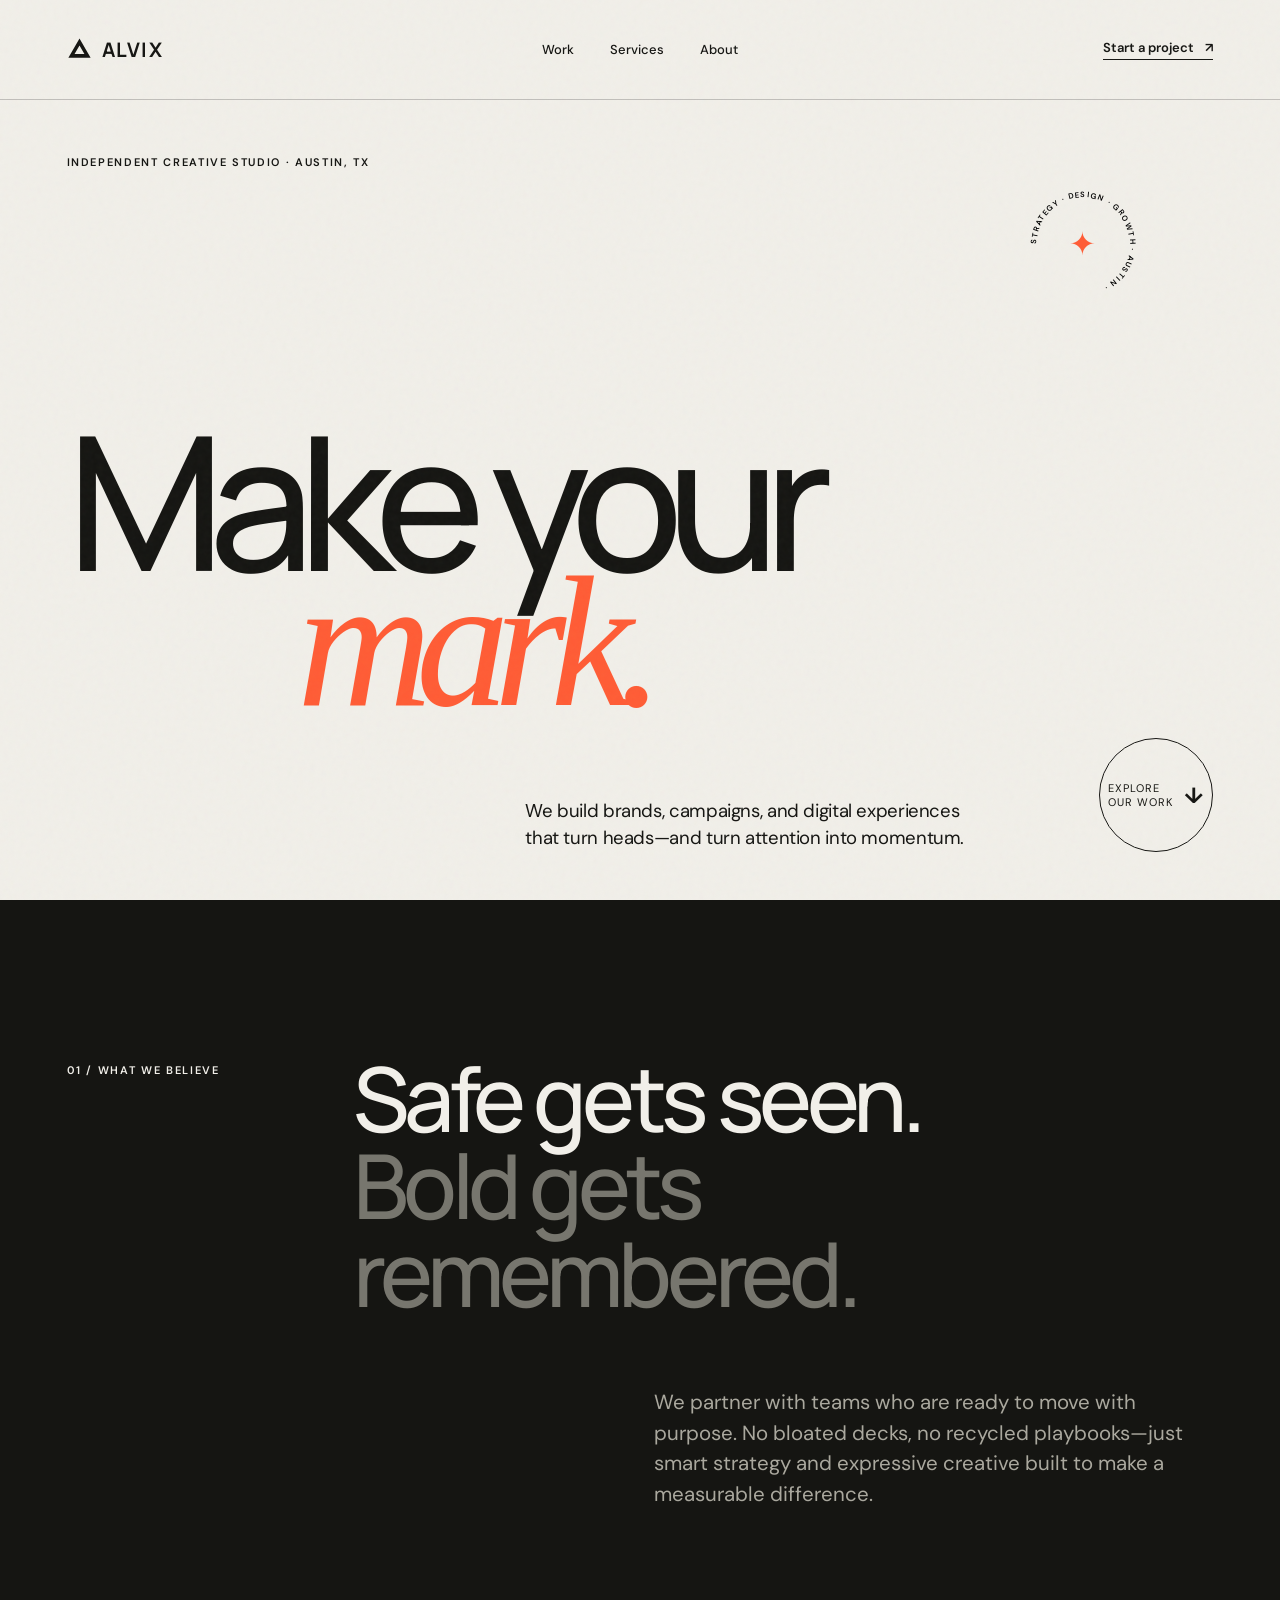
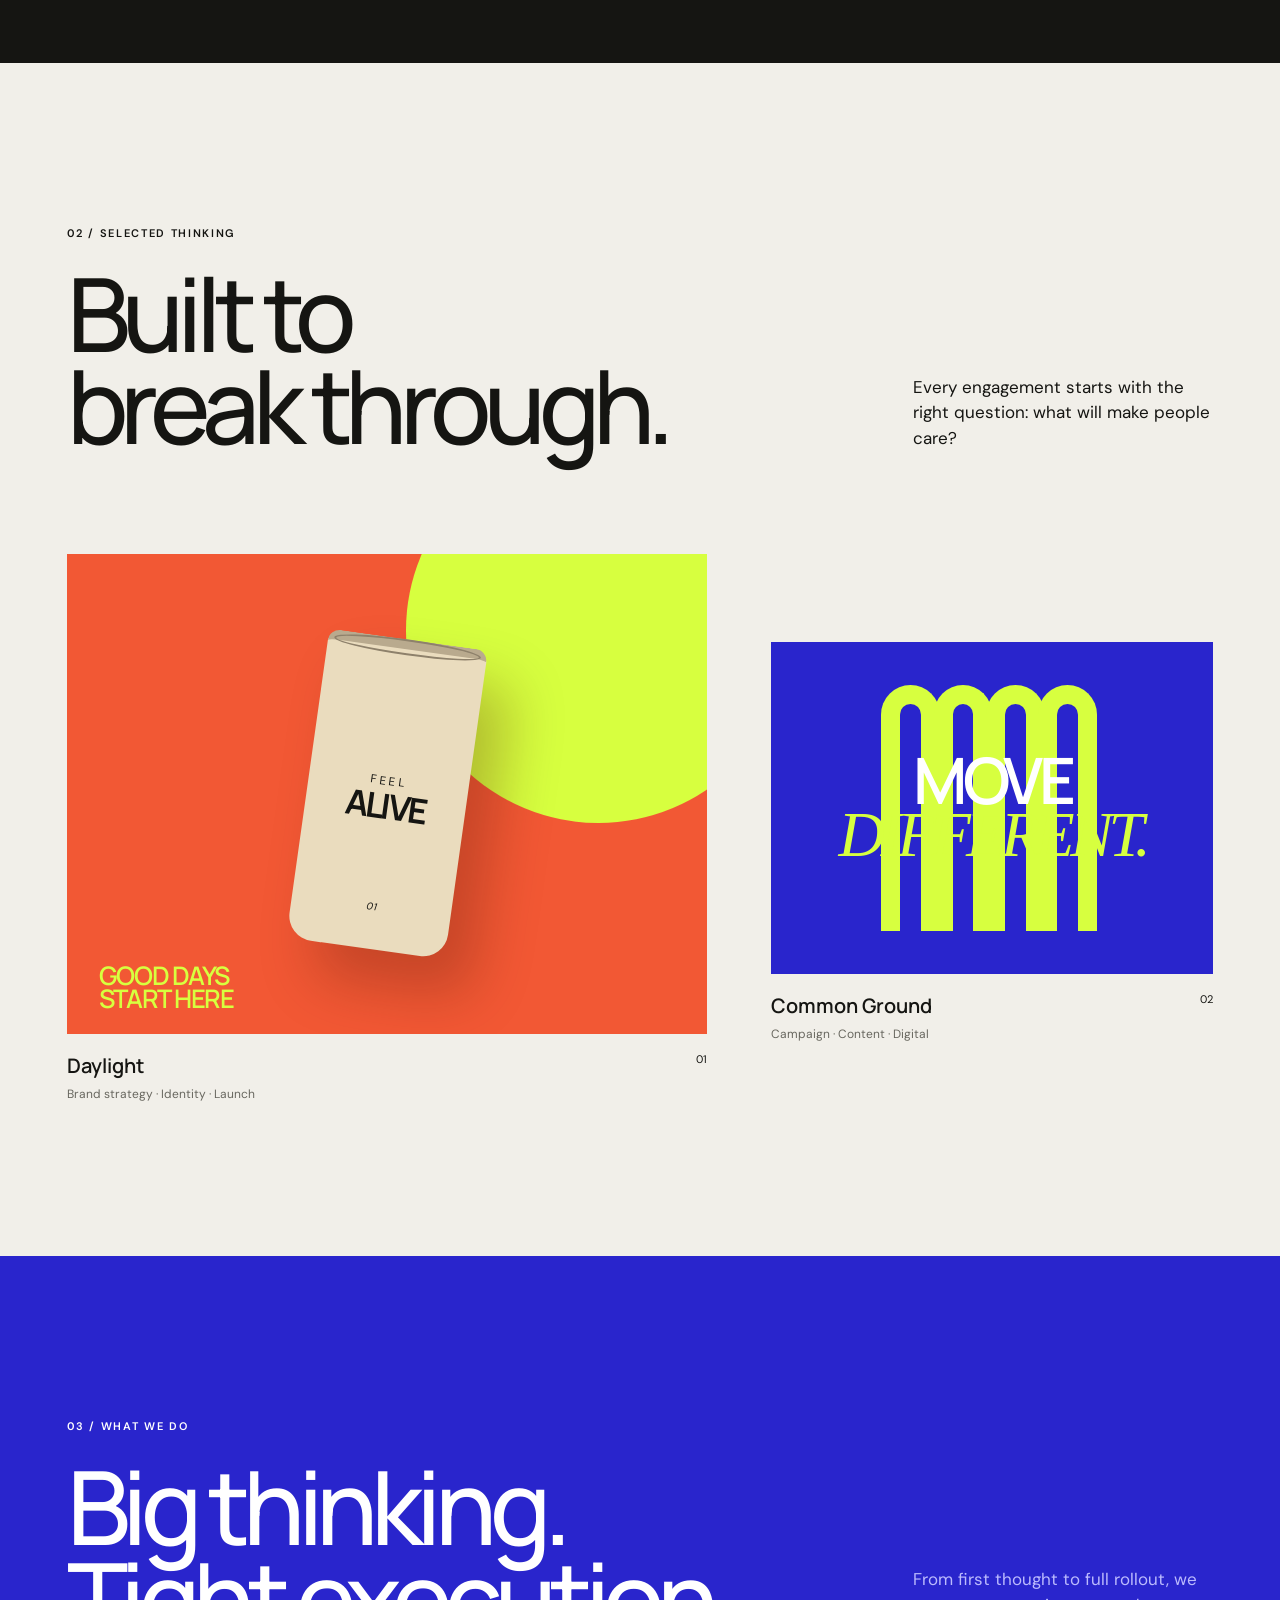
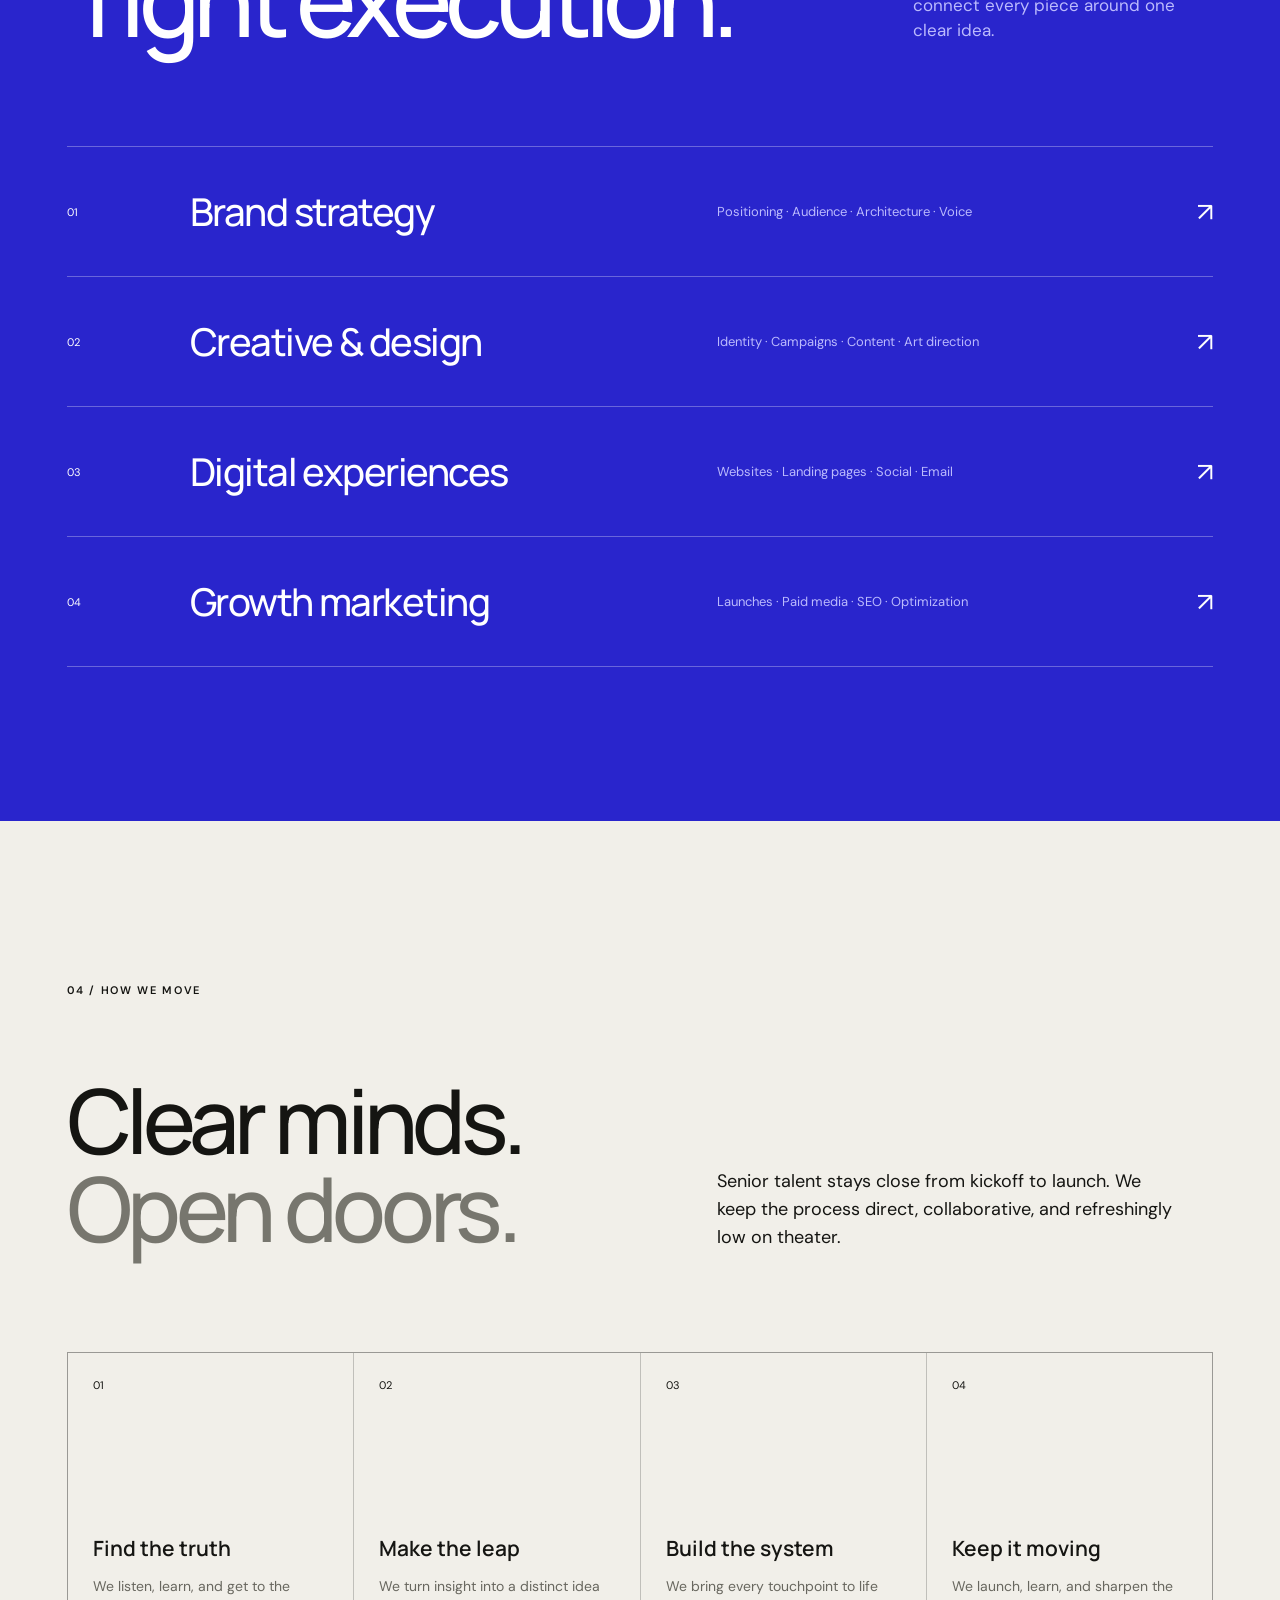
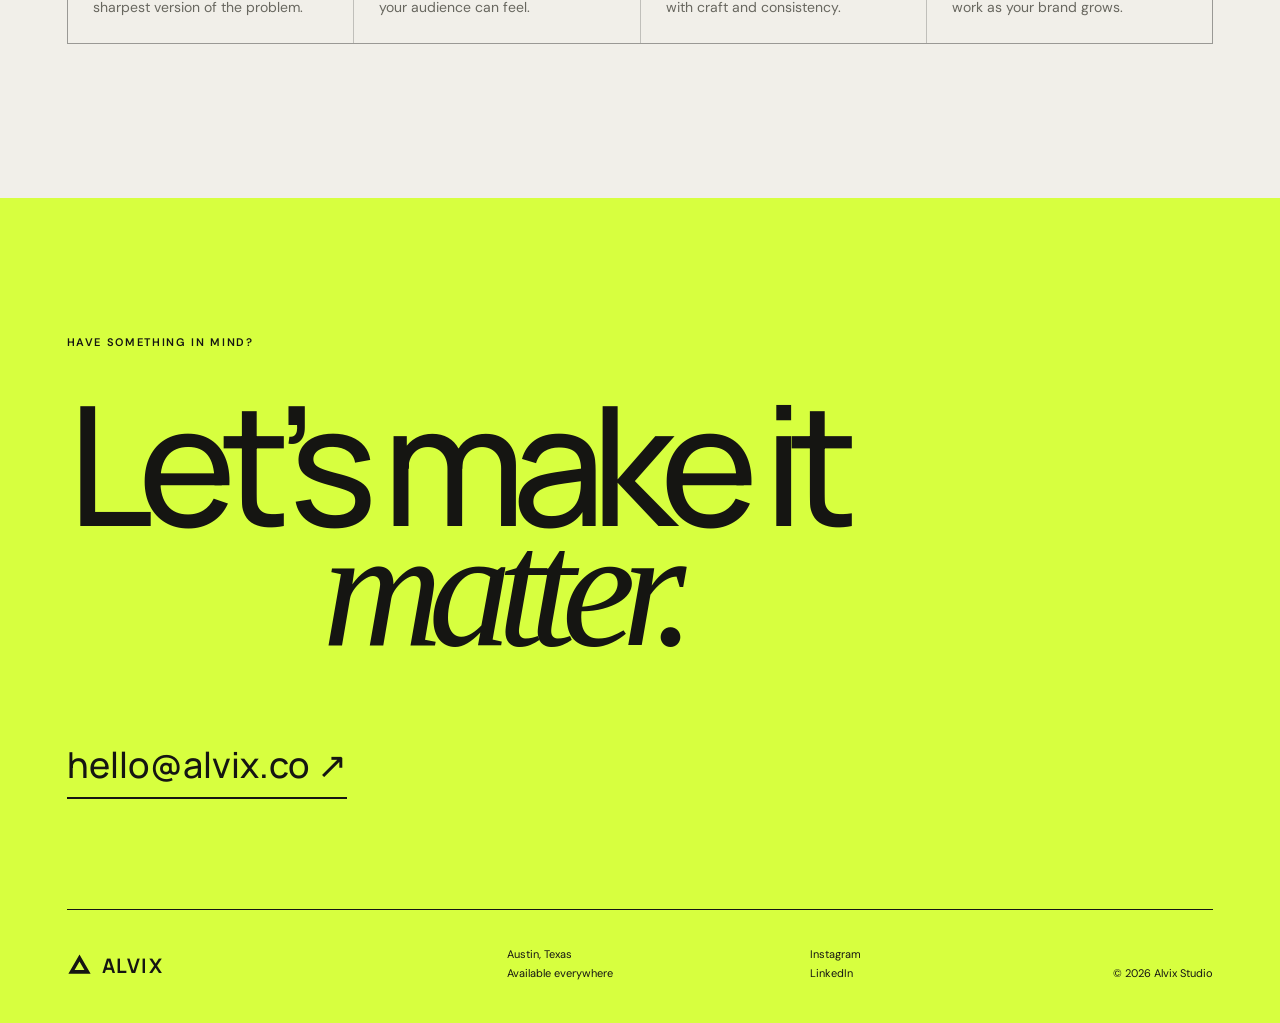
==== index.html @ 38aab587 "Build Alvix marketing website" ====
<!doctype html>
<html lang="en">
  <head>
    <meta charset="UTF-8" />
    <meta name="viewport" content="width=device-width, initial-scale=1.0" />
    <meta name="description" content="Alvix is an Austin-based marketing studio helping ambitious brands find their edge and turn attention into momentum." />
    <meta name="theme-color" content="#f1efe9" />
    <title>Alvix — Make your mark.</title>
    <link rel="icon" href="favicon.svg" type="image/svg+xml" />
    <link rel="preconnect" href="https://fonts.googleapis.com" />
    <link rel="preconnect" href="https://fonts.gstatic.com" crossorigin />
    <link href="https://fonts.googleapis.com/css2?family=DM+Sans:wght@400;500;600&family=Manrope:wght@400;500;600;700&display=swap" rel="stylesheet" />
    <link rel="stylesheet" href="styles.css" />
  </head>
  <body>
    <div class="noise" aria-hidden="true"></div>

    <header class="site-header">
      <a class="logo" href="#top" aria-label="Alvix home">
        <svg viewBox="0 0 36 36" aria-hidden="true"><path d="M18 2 34 30H2L18 2Zm0 10.2-7.1 12.3h14.2L18 12.2Z"/></svg>
        <span>ALVIX</span>
      </a>
      <nav aria-label="Main navigation">
        <a href="#work">Work</a>
        <a href="#services">Services</a>
        <a href="#about">About</a>
      </nav>
      <a class="header-cta" href="#contact">Start a project <span>↗</span></a>
      <button class="menu-toggle" aria-label="Open menu" aria-expanded="false"><span></span><span></span></button>
    </header>

    <main id="top">
      <section class="hero">
        <p class="eyebrow reveal">Independent creative studio · Austin, TX</p>
        <h1 class="reveal">Make your<br /><em>mark.</em></h1>
        <div class="hero-footer reveal">
          <p>We build brands, campaigns, and digital experiences that turn heads—and turn attention into momentum.</p>
          <a class="circle-link" href="#work" aria-label="Explore our work"><span>Explore<br />our work</span><b>↓</b></a>
        </div>
        <div class="hero-orbit" aria-hidden="true">
          <svg viewBox="0 0 200 200">
            <defs><path id="orbit" d="M100,100 m-73,0 a73,73 0 1,1 146,0 a73,73 0 1,1 -146,0" /></defs>
            <text><textPath href="#orbit">STRATEGY · DESIGN · GROWTH · AUSTIN · </textPath></text>
          </svg>
          <span>✦</span>
        </div>
      </section>

      <section class="statement section-pad" id="about">
        <p class="section-label">01 / What we believe</p>
        <div class="statement-copy">
          <h2>Safe gets seen.<br /><span>Bold gets remembered.</span></h2>
          <p>We partner with teams who are ready to move with purpose. No bloated decks, no recycled playbooks—just smart strategy and expressive creative built to make a measurable difference.</p>
        </div>
      </section>

      <section class="work section-pad" id="work">
        <div class="section-head">
          <div>
            <p class="section-label">02 / Selected thinking</p>
            <h2>Built to<br />break through.</h2>
          </div>
          <p>Every engagement starts with the right question: what will make people care?</p>
        </div>

        <div class="project-grid">
          <article class="project project-large">
            <div class="project-art art-one">
              <span class="sun"></span>
              <div class="can"><small>FEEL</small><strong>ALIVE</strong><i>01</i></div>
              <p>GOOD DAYS<br />START HERE</p>
            </div>
            <div class="project-meta"><h3>Daylight</h3><p>Brand strategy · Identity · Launch</p><span>01</span></div>
          </article>
          <article class="project project-small">
            <div class="project-art art-two">
              <div class="arches"><i></i><i></i><i></i><i></i></div>
              <p>MOVE<br /><em>DIFFERENT.</em></p>
            </div>
            <div class="project-meta"><h3>Common Ground</h3><p>Campaign · Content · Digital</p><span>02</span></div>
          </article>
        </div>
      </section>

      <section class="services section-pad" id="services">
        <div class="section-head light">
          <div>
            <p class="section-label">03 / What we do</p>
            <h2>Big thinking.<br />Tight execution.</h2>
          </div>
          <p>From first thought to full rollout, we connect every piece around one clear idea.</p>
        </div>
        <div class="service-list">
          <article><span>01</span><h3>Brand strategy</h3><p>Positioning · Audience · Architecture · Voice</p><b>↗</b></article>
          <article><span>02</span><h3>Creative & design</h3><p>Identity · Campaigns · Content · Art direction</p><b>↗</b></article>
          <article><span>03</span><h3>Digital experiences</h3><p>Websites · Landing pages · Social · Email</p><b>↗</b></article>
          <article><span>04</span><h3>Growth marketing</h3><p>Launches · Paid media · SEO · Optimization</p><b>↗</b></article>
        </div>
      </section>

      <section class="process section-pad">
        <p class="section-label">04 / How we move</p>
        <div class="process-intro"><h2>Clear minds.<br /><span>Open doors.</span></h2><p>Senior talent stays close from kickoff to launch. We keep the process direct, collaborative, and refreshingly low on theater.</p></div>
        <div class="process-steps">
          <article><span>01</span><div><h3>Find the truth</h3><p>We listen, learn, and get to the sharpest version of the problem.</p></div></article>
          <article><span>02</span><div><h3>Make the leap</h3><p>We turn insight into a distinct idea your audience can feel.</p></div></article>
          <article><span>03</span><div><h3>Build the system</h3><p>We bring every touchpoint to life with craft and consistency.</p></div></article>
          <article><span>04</span><div><h3>Keep it moving</h3><p>We launch, learn, and sharpen the work as your brand grows.</p></div></article>
        </div>
      </section>

      <section class="contact" id="contact">
        <div class="contact-top">
          <p class="section-label">Have something in mind?</p>
          <h2>Let’s make it<br /><em>matter.</em></h2>
          <a href="mailto:hello@alvix.co?subject=Let's%20make%20something%20matter">hello@alvix.co <span>↗</span></a>
        </div>
        <footer>
          <a class="logo footer-logo" href="#top"><svg viewBox="0 0 36 36" aria-hidden="true"><path d="M18 2 34 30H2L18 2Zm0 10.2-7.1 12.3h14.2L18 12.2Z"/></svg><span>ALVIX</span></a>
          <p>Austin, Texas<br />Available everywhere</p>
          <div><a href="#">Instagram</a><a href="#">LinkedIn</a></div>
          <p>© 2026 Alvix Studio</p>
        </footer>
      </section>
    </main>
    <script src="script.js"></script>
  </body>
</html>
---- styles.css ----
:root {
  --ink: #151512;
  --paper: #f1efe9;
  --acid: #d7ff3f;
  --orange: #ff5c35;
  --line: rgba(21, 21, 18, .22);
  --pad: clamp(24px, 5.2vw, 82px);
}

* { box-sizing: border-box; }
html { scroll-behavior: smooth; }
body { margin: 0; background: var(--paper); color: var(--ink); font-family: "DM Sans", sans-serif; overflow-x: hidden; }
a { color: inherit; text-decoration: none; }
.noise { position: fixed; inset: 0; opacity: .045; pointer-events: none; z-index: 99; background-image: url("data:image/svg+xml,%3Csvg viewBox='0 0 180 180' xmlns='http://www.w3.org/2000/svg'%3E%3Cfilter id='n'%3E%3CfeTurbulence type='fractalNoise' baseFrequency='.9' numOctaves='3' stitchTiles='stitch'/%3E%3C/filter%3E%3Crect width='100%25' height='100%25' filter='url(%23n)' opacity='.7'/%3E%3C/svg%3E"); }

.site-header { position: absolute; top: 0; left: 0; width: 100%; height: 100px; display: grid; grid-template-columns: 1fr auto 1fr; align-items: center; padding: 0 var(--pad); z-index: 10; border-bottom: 1px solid var(--line); }
.logo { display: inline-flex; align-items: center; gap: 10px; width: max-content; font-family: Manrope, sans-serif; font-weight: 700; font-size: 20px; letter-spacing: .08em; }
.logo svg { width: 25px; fill: currentColor; }
nav { display: flex; gap: 36px; font-size: 13px; font-weight: 500; }
nav a, .header-cta { transition: opacity .2s; }
nav a:hover, .header-cta:hover { opacity: .55; }
.header-cta { justify-self: end; font-size: 13px; font-weight: 600; border-bottom: 1px solid; padding-bottom: 3px; }
.header-cta span { margin-left: 8px; }
.menu-toggle { display: none; border: 0; background: transparent; padding: 10px 0; }

.hero { min-height: 100svh; position: relative; padding: 146px var(--pad) 48px; display: flex; flex-direction: column; justify-content: space-between; }
.eyebrow, .section-label { font-size: 11px; line-height: 1; font-weight: 600; letter-spacing: .15em; text-transform: uppercase; }
.hero h1 { margin: auto 0 28px; font-family: Manrope, sans-serif; font-size: clamp(88px, 14.6vw, 232px); line-height: .72; letter-spacing: -.085em; font-weight: 500; }
.hero h1 em { color: var(--orange); font-family: Georgia, serif; font-weight: 400; margin-left: 18vw; }
.hero-footer { display: flex; align-items: flex-end; justify-content: space-between; padding-left: 40%; }
.hero-footer > p { max-width: 440px; margin: 0; font-size: clamp(17px, 1.45vw, 23px); line-height: 1.45; letter-spacing: -.02em; }
.circle-link { width: 114px; height: 114px; border: 1px solid var(--ink); border-radius: 50%; display: flex; align-items: center; justify-content: center; gap: 11px; font-size: 11px; text-transform: uppercase; letter-spacing: .08em; transition: background .25s, color .25s, transform .25s; }
.circle-link:hover { background: var(--ink); color: var(--paper); transform: rotate(-5deg); }
.circle-link b { font-size: 22px; }
.hero-orbit { position: absolute; right: 10.4%; top: 20%; width: clamp(90px, 10vw, 150px); aspect-ratio: 1; display: grid; place-items: center; color: var(--ink); }
.hero-orbit svg { position: absolute; inset: 0; animation: spin 18s linear infinite; }
.hero-orbit text { font: 600 12px "DM Sans"; letter-spacing: 2px; }
.hero-orbit span { font-size: 32px; color: var(--orange); }
@keyframes spin { to { transform: rotate(360deg); } }

.section-pad { padding: clamp(90px, 12vw, 180px) var(--pad); }
.statement { background: var(--ink); color: var(--paper); display: grid; grid-template-columns: 25% 1fr; }
.statement-copy h2, .process-intro h2 { margin: 0; font: 500 clamp(50px, 7vw, 108px)/.98 Manrope, sans-serif; letter-spacing: -.06em; }
.statement-copy h2 span, .process-intro h2 span { color: #77766e; }
.statement-copy p { font-size: clamp(18px, 1.6vw, 25px); line-height: 1.5; max-width: 660px; margin: 70px 0 0 35%; color: #aaa89e; }

.section-head { display: grid; grid-template-columns: 1fr 300px; align-items: end; gap: 40px; margin-bottom: clamp(60px, 8vw, 120px); }
.section-head h2 { font: 500 clamp(58px, 8vw, 130px)/.9 Manrope, sans-serif; letter-spacing: -.07em; margin: 28px 0 0; }
.section-head > p { margin: 0; font-size: 17px; line-height: 1.5; }
.project-grid { display: grid; grid-template-columns: 1.45fr 1fr; gap: clamp(30px, 5vw, 80px); align-items: start; }
.project-small { margin-top: 20%; }
.project-art { position: relative; overflow: hidden; aspect-ratio: 4/3; transition: transform .5s cubic-bezier(.2,.7,.2,1); }
.project:hover .project-art { transform: scale(.985); }
.art-one { background: #f25834; display: grid; place-items: center; }
.art-one .sun { position: absolute; width: 60%; aspect-ratio: 1; border-radius: 50%; background: var(--acid); top: -24%; right: -13%; }
.can { position: relative; z-index: 2; width: 25%; height: 65%; background: #eadcbe; border-radius: 12px 12px 25px 25px; box-shadow: 30px 35px 55px rgba(81,23,8,.28); display: flex; flex-direction: column; align-items: center; justify-content: center; transform: rotate(8deg); border-top: 10px solid #b9aa8e; }
.can:after { content: ""; position: absolute; width: 90%; height: 12px; top: -10px; border: 2px solid #8e816b; border-radius: 50%; }
.can small { font-size: clamp(8px, .9vw, 15px); letter-spacing: .25em; }
.can strong { font: 700 clamp(17px, 2.7vw, 42px)/1 Manrope; letter-spacing: -.07em; }
.can i { position: absolute; bottom: 12%; font-size: 10px; }
.art-one > p { position: absolute; left: 5%; bottom: 5%; margin: 0; color: var(--acid); font: 600 clamp(14px, 2vw, 30px)/.9 Manrope; letter-spacing: -.05em; }
.art-two { background: #2925cc; color: white; display: grid; place-items: center; }
.art-two .arches { position: absolute; inset: 13%; display: flex; justify-content: center; }
.arches i { width: 18%; border: clamp(9px, 1.5vw, 22px) solid var(--acid); border-bottom: 0; border-radius: 100px 100px 0 0; margin-left: -2%; }
.art-two p { position: relative; z-index: 2; margin: 0; text-align: center; font: 600 clamp(30px, 5vw, 72px)/.82 Manrope; letter-spacing: -.07em; }
.art-two em { font-family: Georgia, serif; font-weight: 400; color: var(--acid); }
.project-meta { display: grid; grid-template-columns: 1fr auto; margin-top: 18px; align-items: start; }
.project-meta h3 { margin: 0 0 7px; font: 600 20px Manrope; }
.project-meta p { grid-column: 1; margin: 0; font-size: 12px; color: #68675f; }
.project-meta span { grid-column: 2; grid-row: 1; font-size: 11px; }

.services { background: #2925cc; color: white; }
.section-head.light > p { color: #bbbafd; }
.service-list { border-top: 1px solid rgba(255,255,255,.3); }
.service-list article { min-height: 130px; display: grid; grid-template-columns: 9% 1.1fr 1fr auto; gap: 20px; align-items: center; border-bottom: 1px solid rgba(255,255,255,.3); transition: background .2s, padding .25s; }
.service-list article:hover { background: var(--acid); color: var(--ink); padding: 0 24px; }
.service-list span { font-size: 11px; }
.service-list h3 { font: 500 clamp(24px, 3vw, 45px) Manrope; letter-spacing: -.04em; margin: 0; }
.service-list p { font-size: 13px; margin: 0; color: #bbbafd; }
.service-list article:hover p { color: var(--ink); }
.service-list b { font-size: 26px; font-weight: 400; }

.process > .section-label { margin-bottom: 80px; }
.process-intro { display: grid; grid-template-columns: 1fr 1fr; gap: 12vw; align-items: end; }
.process-intro p { max-width: 460px; font-size: 18px; line-height: 1.55; margin: 0; }
.process-steps { display: grid; grid-template-columns: repeat(4, 1fr); gap: 1px; background: var(--line); border: 1px solid var(--line); margin-top: 100px; }
.process-steps article { background: var(--paper); min-height: 290px; padding: 25px; display: flex; flex-direction: column; justify-content: space-between; }
.process-steps article > span { font-size: 11px; }
.process-steps h3 { font: 600 21px Manrope; margin: 0 0 14px; }
.process-steps p { font-size: 14px; line-height: 1.5; color: #68675f; margin: 0; }

.contact { background: var(--acid); padding: clamp(90px, 10vw, 150px) var(--pad) 40px; }
.contact-top h2 { font: 500 clamp(78px, 13vw, 205px)/.72 Manrope; letter-spacing: -.085em; margin: 55px 0 90px; }
.contact-top h2 em { font-family: Georgia, serif; font-weight: 400; margin-left: 20vw; }
.contact-top > a { font: 500 clamp(20px, 2.8vw, 42px) Manrope; border-bottom: 2px solid; padding-bottom: 8px; }
.contact-top > a span { display: inline-block; transition: transform .2s; }
.contact-top > a:hover span { transform: translate(5px,-5px); }
footer { border-top: 1px solid var(--ink); margin-top: 120px; padding-top: 35px; display: grid; grid-template-columns: 1.5fr 1fr 1fr auto; align-items: end; gap: 30px; }
footer p, footer a { font-size: 11px; line-height: 1.7; margin: 0; }
footer div { display: flex; flex-direction: column; }

.reveal { opacity: 0; transform: translateY(24px); animation: reveal .8s cubic-bezier(.2,.7,.2,1) forwards; }
.hero h1 { animation-delay: .12s; }
.hero-footer { animation-delay: .25s; }
@keyframes reveal { to { opacity: 1; transform: none; } }

@media (max-width: 800px) {
  .site-header { height: 76px; display: flex; justify-content: space-between; }
  nav, .header-cta { display: none; }
  .menu-toggle { display: flex; flex-direction: column; gap: 6px; }
  .menu-toggle span { display: block; width: 25px; height: 1px; background: var(--ink); }
  .site-header.menu-open { position: fixed; background: var(--acid); height: 100svh; align-items: flex-start; padding-top: 26px; }
  .site-header.menu-open nav { display: flex; position: absolute; top: 28%; left: var(--pad); flex-direction: column; gap: 18px; font: 500 48px Manrope; letter-spacing: -.05em; }
  .site-header.menu-open .header-cta { display: block; position: absolute; left: var(--pad); bottom: 50px; font-size: 18px; }
  .site-header.menu-open .menu-toggle span:first-child { transform: translateY(3.5px) rotate(45deg); }
  .site-header.menu-open .menu-toggle span:last-child { transform: translateY(-3.5px) rotate(-45deg); }
  .hero { min-height: 820px; padding-top: 110px; }
  .hero h1 { font-size: clamp(76px, 24vw, 130px); line-height: .8; margin-top: 170px; }
  .hero h1 em { margin-left: 5vw; }
  .hero-footer { padding-left: 0; align-items: flex-end; }
  .hero-footer > p { max-width: 70%; font-size: 16px; }
  .circle-link { width: 82px; height: 82px; font-size: 8px; }
  .hero-orbit { top: 18%; right: 8%; width: 96px; }
  .statement { grid-template-columns: 1fr; gap: 55px; }
  .statement-copy p { margin: 45px 0 0; }
  .section-head { grid-template-columns: 1fr; }
  .section-head > p { max-width: 350px; }
  .project-grid { grid-template-columns: 1fr; }
  .project-small { margin-top: 20px; }
  .service-list article { grid-template-columns: 35px 1fr auto; min-height: 115px; }
  .service-list p { grid-column: 2; margin-top: -30px; }
  .service-list b { grid-column: 3; grid-row: 1 / span 2; }
  .process-intro { grid-template-columns: 1fr; gap: 45px; }
  .process-steps { grid-template-columns: 1fr 1fr; margin-top: 70px; }
  .process-steps article { min-height: 230px; }
  .contact-top h2 { font-size: clamp(74px, 23vw, 125px); line-height: .78; }
  .contact-top h2 em { margin-left: 0; }
  footer { grid-template-columns: 1fr 1fr; }
  footer > p:last-child { text-align: right; }
}

@media (max-width: 480px) {
  .hero-footer > p { max-width: 68%; font-size: 14px; }
  .project-art { aspect-ratio: 1/1; }
  .process-steps { grid-template-columns: 1fr; }
  .process-steps article { min-height: 190px; }
  footer { grid-template-columns: 1fr; align-items: start; }
  footer > p:last-child { text-align: left; }
}

@media (prefers-reduced-motion: reduce) {
  html { scroll-behavior: auto; }
  *, *::before, *::after { animation-duration: .01ms !important; animation-iteration-count: 1 !important; transition-duration: .01ms !important; }
}
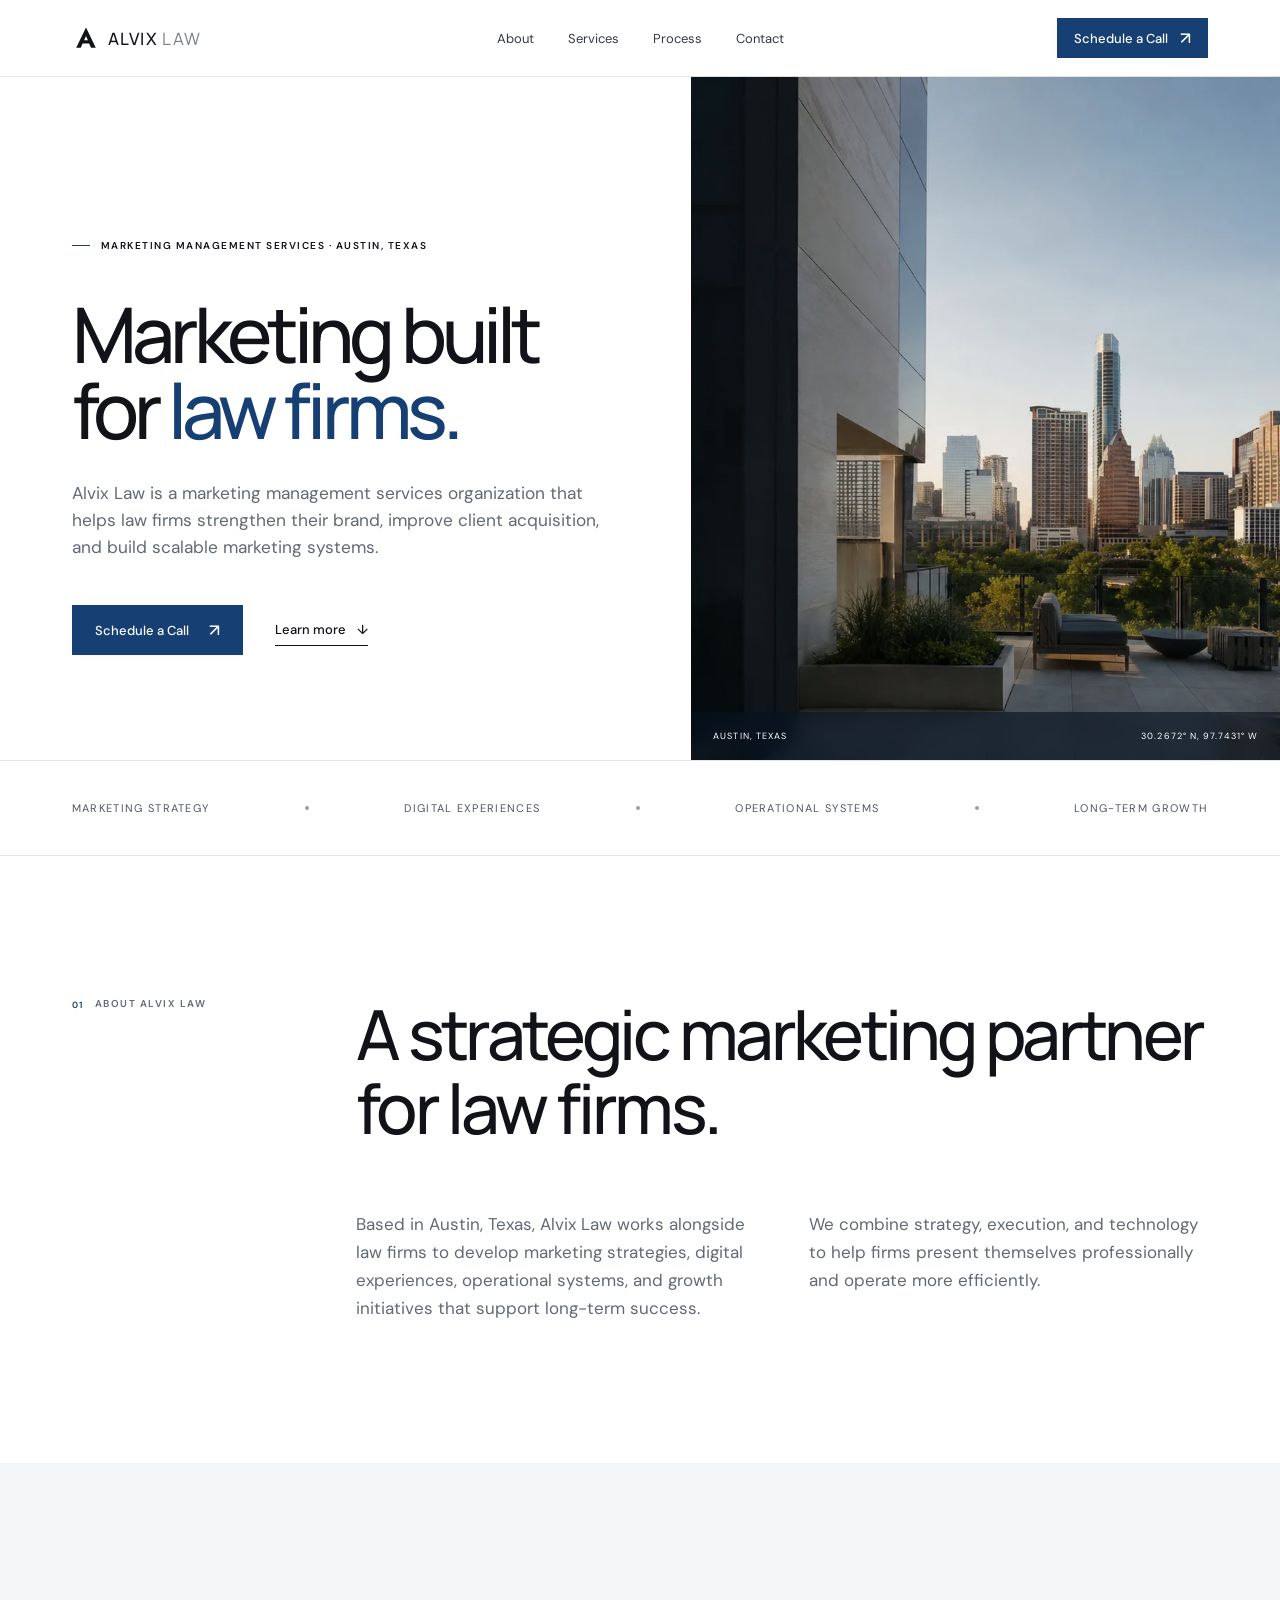
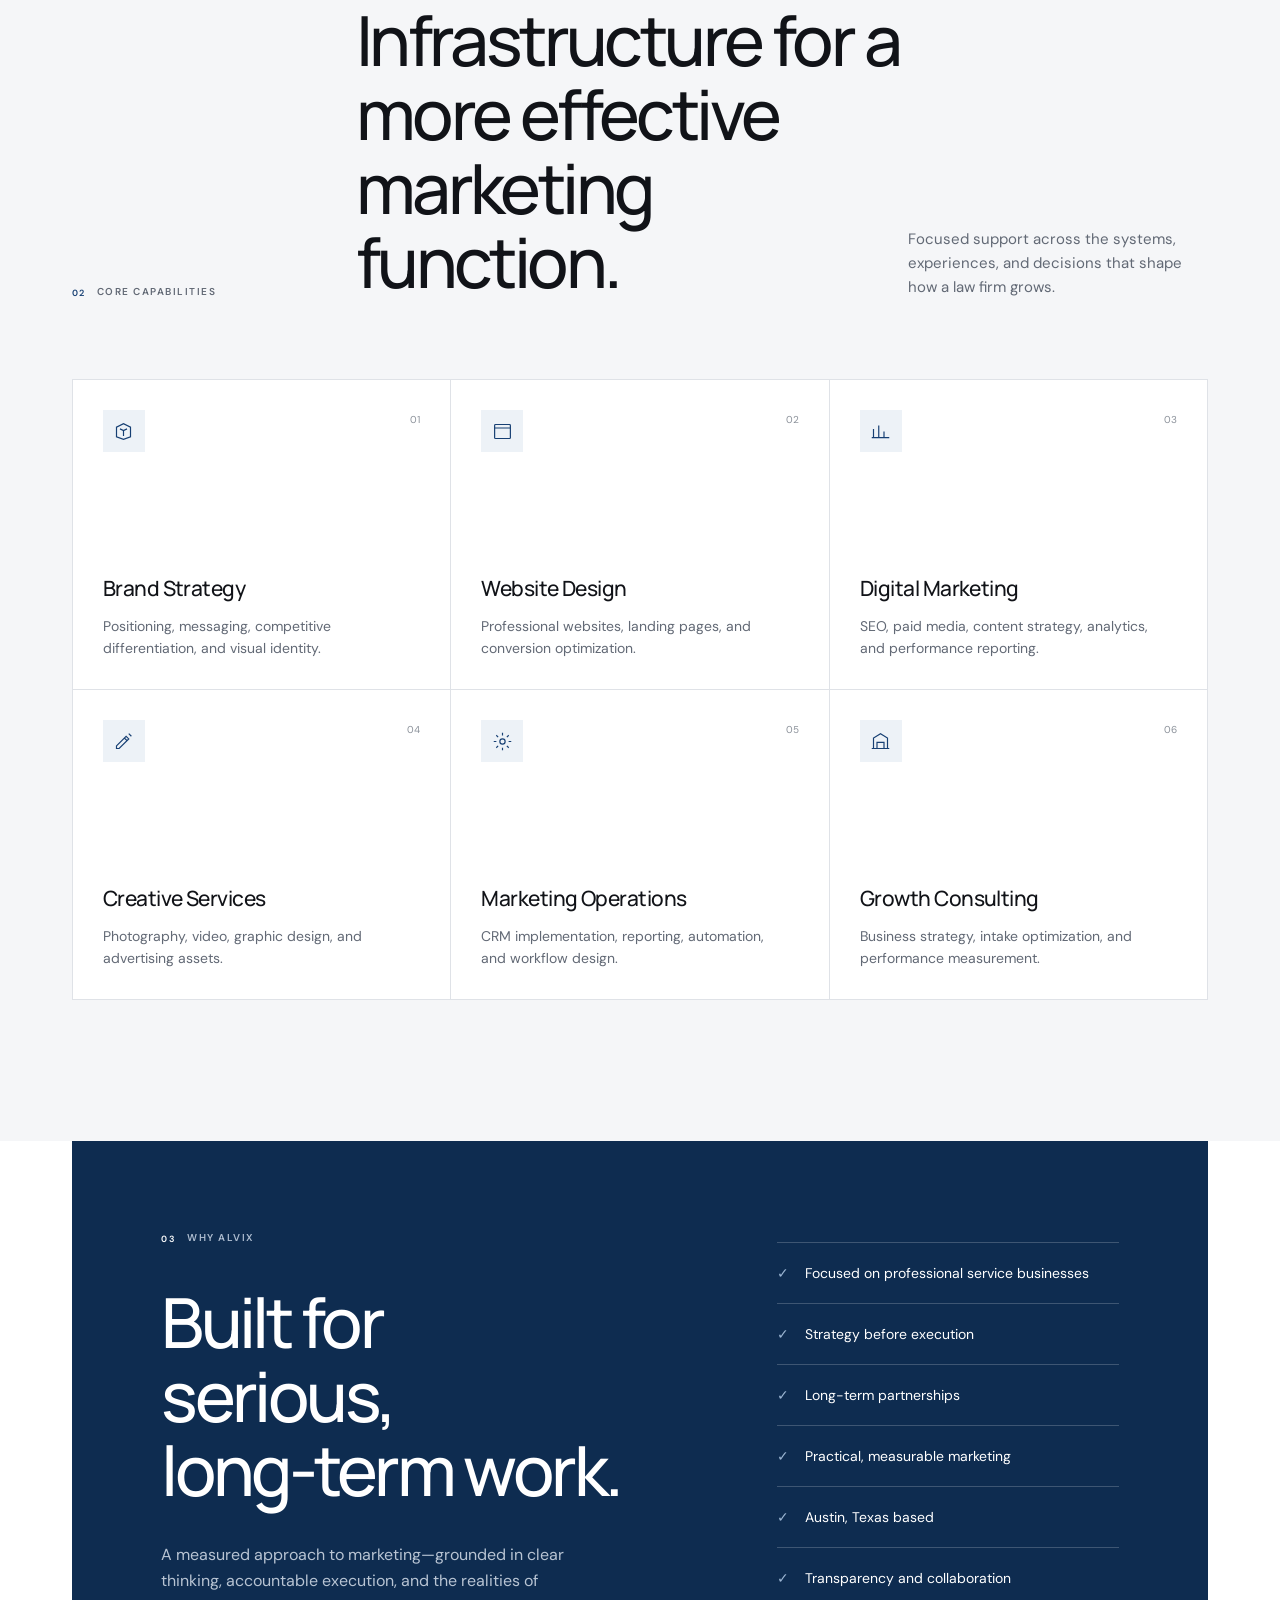
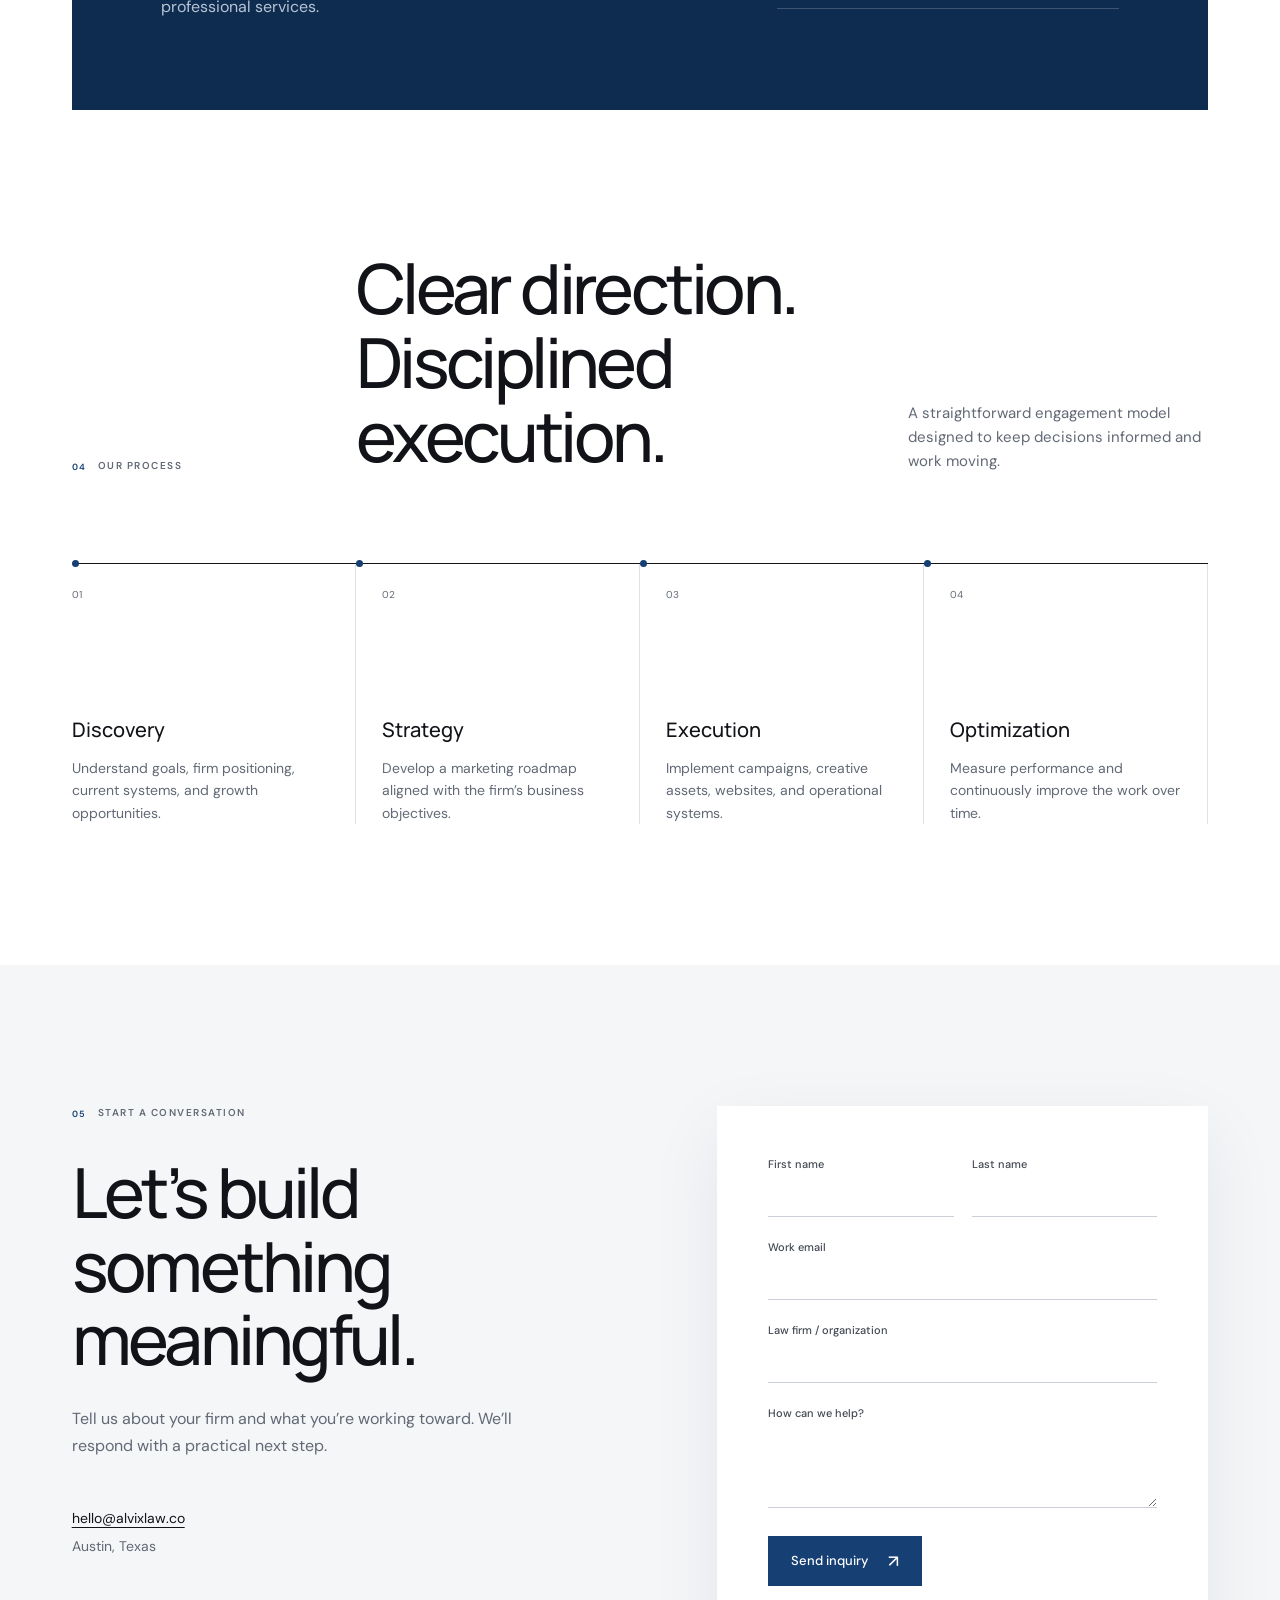
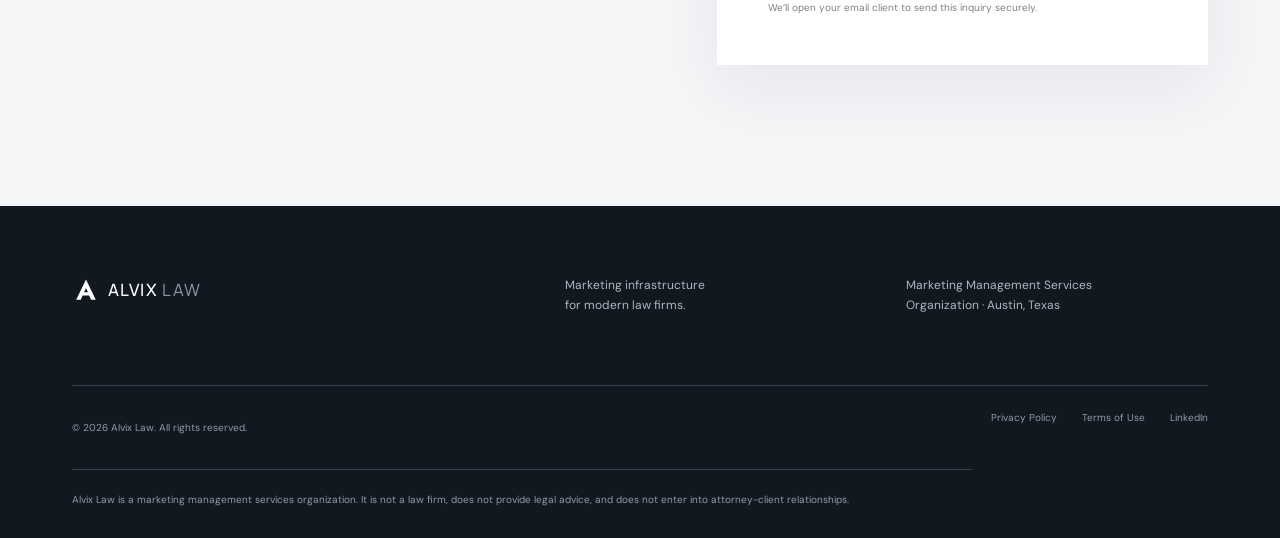
==== commit d0ee5d0d: "Redesign Alvix Law corporate website" ====
--- a/index.html
+++ b/index.html
@@ -3,126 +3,161 @@
   <head>
     <meta charset="UTF-8" />
     <meta name="viewport" content="width=device-width, initial-scale=1.0" />
-    <meta name="description" content="Alvix is an Austin-based marketing studio helping ambitious brands find their edge and turn attention into momentum." />
-    <meta name="theme-color" content="#f1efe9" />
-    <title>Alvix — Make your mark.</title>
+    <meta name="description" content="Alvix Law is an Austin-based marketing management services organization helping law firms strengthen their brand, improve client acquisition, and build scalable marketing systems." />
+    <meta name="theme-color" content="#ffffff" />
+    <title>Alvix Law | Marketing Infrastructure for Modern Law Firms</title>
     <link rel="icon" href="favicon.svg" type="image/svg+xml" />
     <link rel="preconnect" href="https://fonts.googleapis.com" />
     <link rel="preconnect" href="https://fonts.gstatic.com" crossorigin />
-    <link href="https://fonts.googleapis.com/css2?family=DM+Sans:wght@400;500;600&family=Manrope:wght@400;500;600;700&display=swap" rel="stylesheet" />
+    <link href="https://fonts.googleapis.com/css2?family=DM+Sans:wght@400;500;600&family=Manrope:wght@400;500;600&display=swap" rel="stylesheet" />
+    <link rel="preload" as="image" href="assets/austin-skyline.webp" type="image/webp" />
     <link rel="stylesheet" href="styles.css" />
   </head>
   <body>
-    <div class="noise" aria-hidden="true"></div>
-
     <header class="site-header">
-      <a class="logo" href="#top" aria-label="Alvix home">
-        <svg viewBox="0 0 36 36" aria-hidden="true"><path d="M18 2 34 30H2L18 2Zm0 10.2-7.1 12.3h14.2L18 12.2Z"/></svg>
-        <span>ALVIX</span>
-      </a>
-      <nav aria-label="Main navigation">
-        <a href="#work">Work</a>
-        <a href="#services">Services</a>
-        <a href="#about">About</a>
-      </nav>
-      <a class="header-cta" href="#contact">Start a project <span>↗</span></a>
-      <button class="menu-toggle" aria-label="Open menu" aria-expanded="false"><span></span><span></span></button>
+      <div class="header-inner">
+        <a class="brand" href="#top" aria-label="Alvix Law home">
+          <svg viewBox="0 0 40 40" aria-hidden="true"><path d="M20 5 34 34h-6.8l-2.8-6H15.2l-2.7 6H6L20 5Zm0 12.2-2.7 6h5.4l-2.7-6Z"/></svg>
+          <span>ALVIX <b>LAW</b></span>
+        </a>
+        <nav aria-label="Primary navigation">
+          <a href="#about">About</a>
+          <a href="#services">Services</a>
+          <a href="#process">Process</a>
+          <a href="#contact">Contact</a>
+        </nav>
+        <a class="button button-small" href="#contact">Schedule a Call <span>↗</span></a>
+        <button class="menu-toggle" aria-label="Open menu" aria-expanded="false"><span></span><span></span></button>
+      </div>
     </header>
 
     <main id="top">
       <section class="hero">
-        <p class="eyebrow reveal">Independent creative studio · Austin, TX</p>
-        <h1 class="reveal">Make your<br /><em>mark.</em></h1>
-        <div class="hero-footer reveal">
-          <p>We build brands, campaigns, and digital experiences that turn heads—and turn attention into momentum.</p>
-          <a class="circle-link" href="#work" aria-label="Explore our work"><span>Explore<br />our work</span><b>↓</b></a>
+        <div class="hero-copy">
+          <p class="eyebrow"><span></span> Marketing management services · Austin, Texas</p>
+          <h1>Marketing built<br />for <em>law firms.</em></h1>
+          <p class="hero-lede">Alvix Law is a marketing management services organization that helps law firms strengthen their brand, improve client acquisition, and build scalable marketing systems.</p>
+          <div class="hero-actions">
+            <a class="button" href="#contact">Schedule a Call <span>↗</span></a>
+            <a class="text-link" href="#about">Learn more <span>↓</span></a>
+          </div>
         </div>
-        <div class="hero-orbit" aria-hidden="true">
-          <svg viewBox="0 0 200 200">
-            <defs><path id="orbit" d="M100,100 m-73,0 a73,73 0 1,1 146,0 a73,73 0 1,1 -146,0" /></defs>
-            <text><textPath href="#orbit">STRATEGY · DESIGN · GROWTH · AUSTIN · </textPath></text>
-          </svg>
-          <span>✦</span>
+        <div class="hero-image" role="img" aria-label="Austin skyline viewed from a modern office terrace">
+          <div class="image-caption"><span>Austin, Texas</span><span>30.2672° N, 97.7431° W</span></div>
         </div>
       </section>
 
-      <section class="statement section-pad" id="about">
-        <p class="section-label">01 / What we believe</p>
-        <div class="statement-copy">
-          <h2>Safe gets seen.<br /><span>Bold gets remembered.</span></h2>
-          <p>We partner with teams who are ready to move with purpose. No bloated decks, no recycled playbooks—just smart strategy and expressive creative built to make a measurable difference.</p>
+      <section class="trust-bar" aria-label="Company description">
+        <p>Marketing strategy</p><i></i><p>Digital experiences</p><i></i><p>Operational systems</p><i></i><p>Long-term growth</p>
+      </section>
+
+      <section class="about section" id="about">
+        <div class="section-kicker"><span>01</span><p>About Alvix Law</p></div>
+        <div class="about-content">
+          <h2>A strategic marketing partner for law firms.</h2>
+          <div class="about-copy">
+            <p>Based in Austin, Texas, Alvix Law works alongside law firms to develop marketing strategies, digital experiences, operational systems, and growth initiatives that support long-term success.</p>
+            <p>We combine strategy, execution, and technology to help firms present themselves professionally and operate more efficiently.</p>
+          </div>
         </div>
       </section>
 
-      <section class="work section-pad" id="work">
-        <div class="section-head">
-          <div>
-            <p class="section-label">02 / Selected thinking</p>
-            <h2>Built to<br />break through.</h2>
-          </div>
-          <p>Every engagement starts with the right question: what will make people care?</p>
+      <section class="services section" id="services">
+        <div class="section-intro">
+          <div class="section-kicker"><span>02</span><p>Core capabilities</p></div>
+          <h2>Infrastructure for a more effective marketing function.</h2>
+          <p>Focused support across the systems, experiences, and decisions that shape how a law firm grows.</p>
         </div>
-
-        <div class="project-grid">
-          <article class="project project-large">
-            <div class="project-art art-one">
-              <span class="sun"></span>
-              <div class="can"><small>FEEL</small><strong>ALIVE</strong><i>01</i></div>
-              <p>GOOD DAYS<br />START HERE</p>
-            </div>
-            <div class="project-meta"><h3>Daylight</h3><p>Brand strategy · Identity · Launch</p><span>01</span></div>
+        <div class="service-grid">
+          <article>
+            <div class="service-icon"><svg viewBox="0 0 24 24"><path d="M4 18V7l8-4 8 4v11l-8 3-8-3Z"/><path d="m8 9 4 2 4-2M12 11v6"/></svg></div>
+            <span>01</span><h3>Brand Strategy</h3><p>Positioning, messaging, competitive differentiation, and visual identity.</p>
           </article>
-          <article class="project project-small">
-            <div class="project-art art-two">
-              <div class="arches"><i></i><i></i><i></i><i></i></div>
-              <p>MOVE<br /><em>DIFFERENT.</em></p>
-            </div>
-            <div class="project-meta"><h3>Common Ground</h3><p>Campaign · Content · Digital</p><span>02</span></div>
+          <article>
+            <div class="service-icon"><svg viewBox="0 0 24 24"><rect x="3" y="4" width="18" height="16" rx="1"/><path d="M3 8h18M7 6h.01M10 6h.01"/></svg></div>
+            <span>02</span><h3>Website Design</h3><p>Professional websites, landing pages, and conversion optimization.</p>
+          </article>
+          <article>
+            <div class="service-icon"><svg viewBox="0 0 24 24"><path d="M4 19V9M10 19V5M16 19v-7M22 19H2"/></svg></div>
+            <span>03</span><h3>Digital Marketing</h3><p>SEO, paid media, content strategy, analytics, and performance reporting.</p>
+          </article>
+          <article>
+            <div class="service-icon"><svg viewBox="0 0 24 24"><path d="M4 17 15 6l3 3L7 20H4v-3ZM13 8l3 3M18 3l3 3"/></svg></div>
+            <span>04</span><h3>Creative Services</h3><p>Photography, video, graphic design, and advertising assets.</p>
+          </article>
+          <article>
+            <div class="service-icon"><svg viewBox="0 0 24 24"><circle cx="12" cy="12" r="3"/><path d="M12 2v3M12 19v3M4.9 4.9 7 7M17 17l2.1 2.1M2 12h3M19 12h3M4.9 19.1 7 17M17 7l2.1-2.1"/></svg></div>
+            <span>05</span><h3>Marketing Operations</h3><p>CRM implementation, reporting, automation, and workflow design.</p>
+          </article>
+          <article>
+            <div class="service-icon"><svg viewBox="0 0 24 24"><path d="M4 20V8l8-5 8 5v12M8 20v-7h8v7M2 20h20"/></svg></div>
+            <span>06</span><h3>Growth Consulting</h3><p>Business strategy, intake optimization, and performance measurement.</p>
           </article>
         </div>
       </section>
 
-      <section class="services section-pad" id="services">
-        <div class="section-head light">
+      <section class="why section">
+        <div class="why-panel">
           <div>
-            <p class="section-label">03 / What we do</p>
-            <h2>Big thinking.<br />Tight execution.</h2>
+            <div class="section-kicker light"><span>03</span><p>Why Alvix</p></div>
+            <h2>Built for serious,<br />long-term work.</h2>
+            <p class="why-lede">A measured approach to marketing—grounded in clear thinking, accountable execution, and the realities of professional services.</p>
           </div>
-          <p>From first thought to full rollout, we connect every piece around one clear idea.</p>
-        </div>
-        <div class="service-list">
-          <article><span>01</span><h3>Brand strategy</h3><p>Positioning · Audience · Architecture · Voice</p><b>↗</b></article>
-          <article><span>02</span><h3>Creative & design</h3><p>Identity · Campaigns · Content · Art direction</p><b>↗</b></article>
-          <article><span>03</span><h3>Digital experiences</h3><p>Websites · Landing pages · Social · Email</p><b>↗</b></article>
-          <article><span>04</span><h3>Growth marketing</h3><p>Launches · Paid media · SEO · Optimization</p><b>↗</b></article>
+          <ul>
+            <li><span>✓</span> Focused on professional service businesses</li>
+            <li><span>✓</span> Strategy before execution</li>
+            <li><span>✓</span> Long-term partnerships</li>
+            <li><span>✓</span> Practical, measurable marketing</li>
+            <li><span>✓</span> Austin, Texas based</li>
+            <li><span>✓</span> Transparency and collaboration</li>
+          </ul>
         </div>
       </section>
 
-      <section class="process section-pad">
-        <p class="section-label">04 / How we move</p>
-        <div class="process-intro"><h2>Clear minds.<br /><span>Open doors.</span></h2><p>Senior talent stays close from kickoff to launch. We keep the process direct, collaborative, and refreshingly low on theater.</p></div>
-        <div class="process-steps">
-          <article><span>01</span><div><h3>Find the truth</h3><p>We listen, learn, and get to the sharpest version of the problem.</p></div></article>
-          <article><span>02</span><div><h3>Make the leap</h3><p>We turn insight into a distinct idea your audience can feel.</p></div></article>
-          <article><span>03</span><div><h3>Build the system</h3><p>We bring every touchpoint to life with craft and consistency.</p></div></article>
-          <article><span>04</span><div><h3>Keep it moving</h3><p>We launch, learn, and sharpen the work as your brand grows.</p></div></article>
+      <section class="process section" id="process">
+        <div class="section-intro process-heading">
+          <div class="section-kicker"><span>04</span><p>Our process</p></div>
+          <h2>Clear direction.<br />Disciplined execution.</h2>
+          <p>A straightforward engagement model designed to keep decisions informed and work moving.</p>
+        </div>
+        <div class="timeline">
+          <article><span>01</span><div><h3>Discovery</h3><p>Understand goals, firm positioning, current systems, and growth opportunities.</p></div></article>
+          <article><span>02</span><div><h3>Strategy</h3><p>Develop a marketing roadmap aligned with the firm’s business objectives.</p></div></article>
+          <article><span>03</span><div><h3>Execution</h3><p>Implement campaigns, creative assets, websites, and operational systems.</p></div></article>
+          <article><span>04</span><div><h3>Optimization</h3><p>Measure performance and continuously improve the work over time.</p></div></article>
         </div>
       </section>
 
-      <section class="contact" id="contact">
-        <div class="contact-top">
-          <p class="section-label">Have something in mind?</p>
-          <h2>Let’s make it<br /><em>matter.</em></h2>
-          <a href="mailto:hello@alvix.co?subject=Let's%20make%20something%20matter">hello@alvix.co <span>↗</span></a>
+      <section class="contact section" id="contact">
+        <div class="contact-copy">
+          <div class="section-kicker"><span>05</span><p>Start a conversation</p></div>
+          <h2>Let’s build something meaningful.</h2>
+          <p>Tell us about your firm and what you’re working toward. We’ll respond with a practical next step.</p>
+          <div class="contact-details"><a href="mailto:hello@alvixlaw.co">hello@alvixlaw.co</a><span>Austin, Texas</span></div>
         </div>
-        <footer>
-          <a class="logo footer-logo" href="#top"><svg viewBox="0 0 36 36" aria-hidden="true"><path d="M18 2 34 30H2L18 2Zm0 10.2-7.1 12.3h14.2L18 12.2Z"/></svg><span>ALVIX</span></a>
-          <p>Austin, Texas<br />Available everywhere</p>
-          <div><a href="#">Instagram</a><a href="#">LinkedIn</a></div>
-          <p>© 2026 Alvix Studio</p>
-        </footer>
+        <form id="contact-form">
+          <div class="field-row"><label>First name<input type="text" name="firstName" autocomplete="given-name" required /></label><label>Last name<input type="text" name="lastName" autocomplete="family-name" required /></label></div>
+          <label>Work email<input type="email" name="email" autocomplete="email" required /></label>
+          <label>Law firm / organization<input type="text" name="organization" autocomplete="organization" required /></label>
+          <label>How can we help?<textarea name="message" rows="4" required></textarea></label>
+          <button class="button" type="submit">Send inquiry <span>↗</span></button>
+          <p class="form-note" aria-live="polite">We’ll open your email client to send this inquiry securely.</p>
+        </form>
       </section>
     </main>
+
+    <footer>
+      <div class="footer-top">
+        <a class="brand footer-brand" href="#top"><svg viewBox="0 0 40 40" aria-hidden="true"><path d="M20 5 34 34h-6.8l-2.8-6H15.2l-2.7 6H6L20 5Zm0 12.2-2.7 6h5.4l-2.7-6Z"/></svg><span>ALVIX <b>LAW</b></span></a>
+        <p>Marketing infrastructure<br />for modern law firms.</p>
+        <p>Marketing Management Services<br />Organization · Austin, Texas</p>
+      </div>
+      <div class="footer-bottom">
+        <p>© 2026 Alvix Law. All rights reserved.</p>
+        <div><a href="privacy.html">Privacy Policy</a><a href="terms.html">Terms of Use</a><a href="https://www.linkedin.com" target="_blank" rel="noreferrer">LinkedIn</a></div>
+      </div>
+      <p class="disclosure">Alvix Law is a marketing management services organization. It is not a law firm, does not provide legal advice, and does not enter into attorney-client relationships.</p>
+    </footer>
     <script src="script.js"></script>
   </body>
 </html>
--- a/styles.css
+++ b/styles.css
@@ -1,154 +1,2 @@
-:root {
-  --ink: #151512;
-  --paper: #f1efe9;
-  --acid: #d7ff3f;
-  --orange: #ff5c35;
-  --line: rgba(21, 21, 18, .22);
-  --pad: clamp(24px, 5.2vw, 82px);
-}
-
-* { box-sizing: border-box; }
-html { scroll-behavior: smooth; }
-body { margin: 0; background: var(--paper); color: var(--ink); font-family: "DM Sans", sans-serif; overflow-x: hidden; }
-a { color: inherit; text-decoration: none; }
-.noise { position: fixed; inset: 0; opacity: .045; pointer-events: none; z-index: 99; background-image: url("data:image/svg+xml,%3Csvg viewBox='0 0 180 180' xmlns='http://www.w3.org/2000/svg'%3E%3Cfilter id='n'%3E%3CfeTurbulence type='fractalNoise' baseFrequency='.9' numOctaves='3' stitchTiles='stitch'/%3E%3C/filter%3E%3Crect width='100%25' height='100%25' filter='url(%23n)' opacity='.7'/%3E%3C/svg%3E"); }
-
-.site-header { position: absolute; top: 0; left: 0; width: 100%; height: 100px; display: grid; grid-template-columns: 1fr auto 1fr; align-items: center; padding: 0 var(--pad); z-index: 10; border-bottom: 1px solid var(--line); }
-.logo { display: inline-flex; align-items: center; gap: 10px; width: max-content; font-family: Manrope, sans-serif; font-weight: 700; font-size: 20px; letter-spacing: .08em; }
-.logo svg { width: 25px; fill: currentColor; }
-nav { display: flex; gap: 36px; font-size: 13px; font-weight: 500; }
-nav a, .header-cta { transition: opacity .2s; }
-nav a:hover, .header-cta:hover { opacity: .55; }
-.header-cta { justify-self: end; font-size: 13px; font-weight: 600; border-bottom: 1px solid; padding-bottom: 3px; }
-.header-cta span { margin-left: 8px; }
-.menu-toggle { display: none; border: 0; background: transparent; padding: 10px 0; }
-
-.hero { min-height: 100svh; position: relative; padding: 146px var(--pad) 48px; display: flex; flex-direction: column; justify-content: space-between; }
-.eyebrow, .section-label { font-size: 11px; line-height: 1; font-weight: 600; letter-spacing: .15em; text-transform: uppercase; }
-.hero h1 { margin: auto 0 28px; font-family: Manrope, sans-serif; font-size: clamp(88px, 14.6vw, 232px); line-height: .72; letter-spacing: -.085em; font-weight: 500; }
-.hero h1 em { color: var(--orange); font-family: Georgia, serif; font-weight: 400; margin-left: 18vw; }
-.hero-footer { display: flex; align-items: flex-end; justify-content: space-between; padding-left: 40%; }
-.hero-footer > p { max-width: 440px; margin: 0; font-size: clamp(17px, 1.45vw, 23px); line-height: 1.45; letter-spacing: -.02em; }
-.circle-link { width: 114px; height: 114px; border: 1px solid var(--ink); border-radius: 50%; display: flex; align-items: center; justify-content: center; gap: 11px; font-size: 11px; text-transform: uppercase; letter-spacing: .08em; transition: background .25s, color .25s, transform .25s; }
-.circle-link:hover { background: var(--ink); color: var(--paper); transform: rotate(-5deg); }
-.circle-link b { font-size: 22px; }
-.hero-orbit { position: absolute; right: 10.4%; top: 20%; width: clamp(90px, 10vw, 150px); aspect-ratio: 1; display: grid; place-items: center; color: var(--ink); }
-.hero-orbit svg { position: absolute; inset: 0; animation: spin 18s linear infinite; }
-.hero-orbit text { font: 600 12px "DM Sans"; letter-spacing: 2px; }
-.hero-orbit span { font-size: 32px; color: var(--orange); }
-@keyframes spin { to { transform: rotate(360deg); } }
-
-.section-pad { padding: clamp(90px, 12vw, 180px) var(--pad); }
-.statement { background: var(--ink); color: var(--paper); display: grid; grid-template-columns: 25% 1fr; }
-.statement-copy h2, .process-intro h2 { margin: 0; font: 500 clamp(50px, 7vw, 108px)/.98 Manrope, sans-serif; letter-spacing: -.06em; }
-.statement-copy h2 span, .process-intro h2 span { color: #77766e; }
-.statement-copy p { font-size: clamp(18px, 1.6vw, 25px); line-height: 1.5; max-width: 660px; margin: 70px 0 0 35%; color: #aaa89e; }
-
-.section-head { display: grid; grid-template-columns: 1fr 300px; align-items: end; gap: 40px; margin-bottom: clamp(60px, 8vw, 120px); }
-.section-head h2 { font: 500 clamp(58px, 8vw, 130px)/.9 Manrope, sans-serif; letter-spacing: -.07em; margin: 28px 0 0; }
-.section-head > p { margin: 0; font-size: 17px; line-height: 1.5; }
-.project-grid { display: grid; grid-template-columns: 1.45fr 1fr; gap: clamp(30px, 5vw, 80px); align-items: start; }
-.project-small { margin-top: 20%; }
-.project-art { position: relative; overflow: hidden; aspect-ratio: 4/3; transition: transform .5s cubic-bezier(.2,.7,.2,1); }
-.project:hover .project-art { transform: scale(.985); }
-.art-one { background: #f25834; display: grid; place-items: center; }
-.art-one .sun { position: absolute; width: 60%; aspect-ratio: 1; border-radius: 50%; background: var(--acid); top: -24%; right: -13%; }
-.can { position: relative; z-index: 2; width: 25%; height: 65%; background: #eadcbe; border-radius: 12px 12px 25px 25px; box-shadow: 30px 35px 55px rgba(81,23,8,.28); display: flex; flex-direction: column; align-items: center; justify-content: center; transform: rotate(8deg); border-top: 10px solid #b9aa8e; }
-.can:after { content: ""; position: absolute; width: 90%; height: 12px; top: -10px; border: 2px solid #8e816b; border-radius: 50%; }
-.can small { font-size: clamp(8px, .9vw, 15px); letter-spacing: .25em; }
-.can strong { font: 700 clamp(17px, 2.7vw, 42px)/1 Manrope; letter-spacing: -.07em; }
-.can i { position: absolute; bottom: 12%; font-size: 10px; }
-.art-one > p { position: absolute; left: 5%; bottom: 5%; margin: 0; color: var(--acid); font: 600 clamp(14px, 2vw, 30px)/.9 Manrope; letter-spacing: -.05em; }
-.art-two { background: #2925cc; color: white; display: grid; place-items: center; }
-.art-two .arches { position: absolute; inset: 13%; display: flex; justify-content: center; }
-.arches i { width: 18%; border: clamp(9px, 1.5vw, 22px) solid var(--acid); border-bottom: 0; border-radius: 100px 100px 0 0; margin-left: -2%; }
-.art-two p { position: relative; z-index: 2; margin: 0; text-align: center; font: 600 clamp(30px, 5vw, 72px)/.82 Manrope; letter-spacing: -.07em; }
-.art-two em { font-family: Georgia, serif; font-weight: 400; color: var(--acid); }
-.project-meta { display: grid; grid-template-columns: 1fr auto; margin-top: 18px; align-items: start; }
-.project-meta h3 { margin: 0 0 7px; font: 600 20px Manrope; }
-.project-meta p { grid-column: 1; margin: 0; font-size: 12px; color: #68675f; }
-.project-meta span { grid-column: 2; grid-row: 1; font-size: 11px; }
-
-.services { background: #2925cc; color: white; }
-.section-head.light > p { color: #bbbafd; }
-.service-list { border-top: 1px solid rgba(255,255,255,.3); }
-.service-list article { min-height: 130px; display: grid; grid-template-columns: 9% 1.1fr 1fr auto; gap: 20px; align-items: center; border-bottom: 1px solid rgba(255,255,255,.3); transition: background .2s, padding .25s; }
-.service-list article:hover { background: var(--acid); color: var(--ink); padding: 0 24px; }
-.service-list span { font-size: 11px; }
-.service-list h3 { font: 500 clamp(24px, 3vw, 45px) Manrope; letter-spacing: -.04em; margin: 0; }
-.service-list p { font-size: 13px; margin: 0; color: #bbbafd; }
-.service-list article:hover p { color: var(--ink); }
-.service-list b { font-size: 26px; font-weight: 400; }
-
-.process > .section-label { margin-bottom: 80px; }
-.process-intro { display: grid; grid-template-columns: 1fr 1fr; gap: 12vw; align-items: end; }
-.process-intro p { max-width: 460px; font-size: 18px; line-height: 1.55; margin: 0; }
-.process-steps { display: grid; grid-template-columns: repeat(4, 1fr); gap: 1px; background: var(--line); border: 1px solid var(--line); margin-top: 100px; }
-.process-steps article { background: var(--paper); min-height: 290px; padding: 25px; display: flex; flex-direction: column; justify-content: space-between; }
-.process-steps article > span { font-size: 11px; }
-.process-steps h3 { font: 600 21px Manrope; margin: 0 0 14px; }
-.process-steps p { font-size: 14px; line-height: 1.5; color: #68675f; margin: 0; }
-
-.contact { background: var(--acid); padding: clamp(90px, 10vw, 150px) var(--pad) 40px; }
-.contact-top h2 { font: 500 clamp(78px, 13vw, 205px)/.72 Manrope; letter-spacing: -.085em; margin: 55px 0 90px; }
-.contact-top h2 em { font-family: Georgia, serif; font-weight: 400; margin-left: 20vw; }
-.contact-top > a { font: 500 clamp(20px, 2.8vw, 42px) Manrope; border-bottom: 2px solid; padding-bottom: 8px; }
-.contact-top > a span { display: inline-block; transition: transform .2s; }
-.contact-top > a:hover span { transform: translate(5px,-5px); }
-footer { border-top: 1px solid var(--ink); margin-top: 120px; padding-top: 35px; display: grid; grid-template-columns: 1.5fr 1fr 1fr auto; align-items: end; gap: 30px; }
-footer p, footer a { font-size: 11px; line-height: 1.7; margin: 0; }
-footer div { display: flex; flex-direction: column; }
-
-.reveal { opacity: 0; transform: translateY(24px); animation: reveal .8s cubic-bezier(.2,.7,.2,1) forwards; }
-.hero h1 { animation-delay: .12s; }
-.hero-footer { animation-delay: .25s; }
-@keyframes reveal { to { opacity: 1; transform: none; } }
-
-@media (max-width: 800px) {
-  .site-header { height: 76px; display: flex; justify-content: space-between; }
-  nav, .header-cta { display: none; }
-  .menu-toggle { display: flex; flex-direction: column; gap: 6px; }
-  .menu-toggle span { display: block; width: 25px; height: 1px; background: var(--ink); }
-  .site-header.menu-open { position: fixed; background: var(--acid); height: 100svh; align-items: flex-start; padding-top: 26px; }
-  .site-header.menu-open nav { display: flex; position: absolute; top: 28%; left: var(--pad); flex-direction: column; gap: 18px; font: 500 48px Manrope; letter-spacing: -.05em; }
-  .site-header.menu-open .header-cta { display: block; position: absolute; left: var(--pad); bottom: 50px; font-size: 18px; }
-  .site-header.menu-open .menu-toggle span:first-child { transform: translateY(3.5px) rotate(45deg); }
-  .site-header.menu-open .menu-toggle span:last-child { transform: translateY(-3.5px) rotate(-45deg); }
-  .hero { min-height: 820px; padding-top: 110px; }
-  .hero h1 { font-size: clamp(76px, 24vw, 130px); line-height: .8; margin-top: 170px; }
-  .hero h1 em { margin-left: 5vw; }
-  .hero-footer { padding-left: 0; align-items: flex-end; }
-  .hero-footer > p { max-width: 70%; font-size: 16px; }
-  .circle-link { width: 82px; height: 82px; font-size: 8px; }
-  .hero-orbit { top: 18%; right: 8%; width: 96px; }
-  .statement { grid-template-columns: 1fr; gap: 55px; }
-  .statement-copy p { margin: 45px 0 0; }
-  .section-head { grid-template-columns: 1fr; }
-  .section-head > p { max-width: 350px; }
-  .project-grid { grid-template-columns: 1fr; }
-  .project-small { margin-top: 20px; }
-  .service-list article { grid-template-columns: 35px 1fr auto; min-height: 115px; }
-  .service-list p { grid-column: 2; margin-top: -30px; }
-  .service-list b { grid-column: 3; grid-row: 1 / span 2; }
-  .process-intro { grid-template-columns: 1fr; gap: 45px; }
-  .process-steps { grid-template-columns: 1fr 1fr; margin-top: 70px; }
-  .process-steps article { min-height: 230px; }
-  .contact-top h2 { font-size: clamp(74px, 23vw, 125px); line-height: .78; }
-  .contact-top h2 em { margin-left: 0; }
-  footer { grid-template-columns: 1fr 1fr; }
-  footer > p:last-child { text-align: right; }
-}
-
-@media (max-width: 480px) {
-  .hero-footer > p { max-width: 68%; font-size: 14px; }
-  .project-art { aspect-ratio: 1/1; }
-  .process-steps { grid-template-columns: 1fr; }
-  .process-steps article { min-height: 190px; }
-  footer { grid-template-columns: 1fr; align-items: start; }
-  footer > p:last-child { text-align: left; }
-}
-
-@media (prefers-reduced-motion: reduce) {
-  html { scroll-behavior: auto; }
-  *, *::before, *::after { animation-duration: .01ms !important; animation-iteration-count: 1 !important; transition-duration: .01ms !important; }
-}
+:root{--ink:#111318;--muted:#626975;--line:#dfe2e7;--wash:#f5f6f8;--blue:#163f73;--blue2:#0e2c50;--white:#fff;--pad:clamp(24px,5.6vw,88px);--max:1440px}*{box-sizing:border-box}html{scroll-behavior:smooth}body{margin:0;color:var(--ink);background:#fff;font-family:"DM Sans",sans-serif;-webkit-font-smoothing:antialiased}a{color:inherit;text-decoration:none}button,input,textarea{font:inherit}.site-header{position:fixed;inset:0 0 auto;z-index:20;background:rgba(255,255,255,.92);backdrop-filter:blur(16px);border-bottom:1px solid rgba(17,19,24,.1)}.header-inner{height:76px;max-width:var(--max);margin:auto;padding:0 var(--pad);display:grid;grid-template-columns:1fr auto 1fr;align-items:center}.brand{display:inline-flex;align-items:center;gap:8px;width:max-content;font:500 17px Manrope,sans-serif;letter-spacing:.075em}.brand b{font-weight:400;color:#7a8089}.brand svg{width:28px;fill:var(--ink)}nav{display:flex;gap:34px}nav a{font-size:13px;color:#343941;transition:color .2s}nav a:hover{color:var(--blue)}.button{display:inline-flex;justify-content:center;align-items:center;gap:20px;width:max-content;min-height:50px;padding:0 22px;background:var(--blue);color:#fff;border:1px solid var(--blue);font-size:13px;font-weight:500;cursor:pointer;transition:background .2s,transform .2s}.button:hover{background:var(--blue2);transform:translateY(-1px)}.button span{font-size:17px}.button-small{justify-self:end;min-height:40px;padding:0 16px;gap:12px}.menu-toggle{display:none;background:none;border:0;padding:10px 0}.hero{max-width:var(--max);min-height:760px;margin:auto;padding:76px 0 0;display:grid;grid-template-columns:1.08fr .92fr}.hero-copy{padding:clamp(90px,10vw,150px) var(--pad) 80px;display:flex;flex-direction:column;justify-content:center}.eyebrow,.section-kicker{display:flex;align-items:center;gap:11px;text-transform:uppercase;letter-spacing:.15em;font-size:10px;font-weight:600}.eyebrow span{width:18px;height:1px;background:var(--blue)}.hero h1{font:500 clamp(58px,6vw,96px)/.99 Manrope,sans-serif;letter-spacing:-.064em;margin:34px 0 32px;max-width:790px}.hero h1 em{font-style:normal;color:var(--blue)}.hero-lede{max-width:640px;color:var(--muted);font-size:clamp(17px,1.35vw,21px);line-height:1.58;margin:0}.hero-actions{display:flex;align-items:center;gap:32px;margin-top:44px}.text-link{font-size:13px;font-weight:500;border-bottom:1px solid var(--ink);padding:7px 0}.text-link span{margin-left:8px}.hero-image{background:linear-gradient(rgba(8,25,43,.04),rgba(8,25,43,.04)),url("assets/austin-skyline.webp") center/cover;position:relative;min-height:620px}.image-caption{position:absolute;bottom:0;left:0;right:0;padding:18px 22px;display:flex;justify-content:space-between;background:rgba(7,20,34,.62);color:#fff;font-size:9px;letter-spacing:.12em;text-transform:uppercase;backdrop-filter:blur(8px)}.trust-bar{max-width:var(--max);margin:auto;padding:0 var(--pad);min-height:96px;border-top:1px solid var(--line);border-bottom:1px solid var(--line);display:flex;align-items:center;justify-content:space-between;gap:22px}.trust-bar p{font-size:11px;text-transform:uppercase;letter-spacing:.12em;color:#505660;white-space:nowrap}.trust-bar i{width:4px;height:4px;border-radius:50%;background:#9aa0a9}.section{max-width:var(--max);margin:auto;padding:clamp(90px,11vw,165px) var(--pad)}.section-kicker{align-items:flex-start;color:var(--muted)}.section-kicker span{font-size:9px;color:var(--blue);padding-top:2px}.section-kicker p{margin:0}.about{display:grid;grid-template-columns:25% 1fr}.about-content h2,.section-intro h2,.why h2,.contact h2{font:500 clamp(42px,5.4vw,78px)/1.07 Manrope,sans-serif;letter-spacing:-.052em;margin:0}.about-copy{display:grid;grid-template-columns:1fr 1fr;gap:54px;margin-top:65px}.about-copy p{font-size:17px;line-height:1.65;margin:0;color:var(--muted)}.services{background:var(--wash);max-width:none}.services>*{max-width:calc(var(--max) - var(--pad)*2);margin-left:auto;margin-right:auto}.section-intro{display:grid;grid-template-columns:25% 1fr 300px;gap:0;align-items:end}.section-intro h2{max-width:780px}.section-intro>p{color:var(--muted);line-height:1.6;font-size:15px;margin:0}.service-grid{display:grid;grid-template-columns:repeat(3,1fr);border-top:1px solid var(--line);border-left:1px solid var(--line);margin-top:80px}.service-grid article{background:#fff;min-height:310px;padding:30px;position:relative;border-right:1px solid var(--line);border-bottom:1px solid var(--line);display:flex;flex-direction:column;transition:transform .25s,box-shadow .25s}.service-grid article:hover{transform:translateY(-4px);box-shadow:0 18px 50px rgba(20,35,55,.08);z-index:2}.service-grid article>span{position:absolute;top:33px;right:30px;color:#8a9099;font-size:10px}.service-icon{width:42px;height:42px;background:#edf2f7;display:grid;place-items:center;color:var(--blue)}.service-icon svg{width:21px;fill:none;stroke:currentColor;stroke-width:1.35}.service-grid h3{font:500 21px Manrope;margin:auto 0 13px;letter-spacing:-.025em}.service-grid p{font-size:14px;line-height:1.6;color:var(--muted);margin:0;max-width:310px}.why{padding-top:0;padding-bottom:0}.why-panel{background:var(--blue2);color:#fff;padding:clamp(55px,7vw,100px);display:grid;grid-template-columns:1.15fr .85fr;gap:12vw}.section-kicker.light{color:#aebdd0}.section-kicker.light span{color:#fff}.why h2{margin-top:40px}.why-lede{max-width:570px;color:#b8c4d3;font-size:16px;line-height:1.65;margin:35px 0 0}.why ul{list-style:none;margin:0;padding:0;border-top:1px solid rgba(255,255,255,.2);align-self:center}.why li{border-bottom:1px solid rgba(255,255,255,.2);padding:21px 0;display:flex;gap:16px;font-size:14px}.why li span{color:#9cb6d3}.process-heading{grid-template-columns:25% 1fr 300px}.timeline{display:grid;grid-template-columns:repeat(4,1fr);margin-top:90px;border-top:1px solid var(--ink)}.timeline article{min-height:260px;padding:24px 26px 0 0;display:flex;flex-direction:column;justify-content:space-between;border-right:1px solid var(--line);position:relative}.timeline article:before{content:"";position:absolute;top:-4px;left:0;width:7px;height:7px;background:var(--blue);border-radius:50%}.timeline article:not(:first-child){padding-left:26px}.timeline article>span{font-size:10px;color:var(--muted)}.timeline h3{font:500 20px Manrope;margin:0 0 14px}.timeline p{font-size:14px;line-height:1.6;color:var(--muted);max-width:250px;margin:0}.contact{background:var(--wash);max-width:none;display:grid;grid-template-columns:1fr 1fr;gap:12vw}.contact>*{max-width:630px}.contact-copy{margin-left:max(0px,calc((100vw - var(--max))/2))}.contact h2{margin:35px 0 30px}.contact-copy>p{font-size:16px;line-height:1.65;color:var(--muted);max-width:530px}.contact-details{display:flex;flex-direction:column;gap:10px;margin-top:50px;font-size:14px}.contact-details a{text-decoration:underline;text-underline-offset:4px}.contact-details span{color:var(--muted)}form{background:#fff;padding:clamp(28px,4vw,52px);box-shadow:0 24px 70px rgba(20,35,55,.07)}label{display:flex;flex-direction:column;gap:9px;font-size:11px;font-weight:500;color:#424852;margin-bottom:23px}.field-row{display:grid;grid-template-columns:1fr 1fr;gap:18px}.field-row label{margin-bottom:23px}input,textarea{width:100%;border:0;border-bottom:1px solid #cbd0d6;background:transparent;padding:10px 0 12px;color:var(--ink);outline:none;resize:vertical;border-radius:0}input:focus,textarea:focus{border-color:var(--blue)}form .button{margin-top:5px}.form-note{font-size:10px;color:#7a8089;margin:15px 0 0}footer{background:#111820;color:#fff;padding:70px max(var(--pad),calc((100vw - var(--max))/2 + var(--pad))) 30px}.footer-top{display:grid;grid-template-columns:1.5fr 1fr 1fr;align-items:start;gap:40px}.footer-brand svg{fill:#fff}.footer-brand b{color:#8996a4}.footer-top p{margin:0;color:#aeb6c0;font-size:12px;line-height:1.65}.footer-bottom{border-top:1px solid #35404c;margin-top:70px;padding-top:25px;display:flex;justify-content:space-between}.footer-bottom p,.footer-bottom a,.disclosure{font-size:10px;color:#909ba7}.footer-bottom div{display:flex;gap:25px}.disclosure{border-top:1px solid #35404c;margin:25px 0 0;padding-top:22px;line-height:1.6;max-width:900px}.legal-page{max-width:840px;margin:0 auto;padding:150px 30px 100px}.legal-page h1{font:500 55px Manrope;letter-spacing:-.045em}.legal-page h2{font:500 22px Manrope;margin-top:45px}.legal-page p,.legal-page li{color:var(--muted);line-height:1.7}.legal-back{font-size:13px;color:var(--blue)}.fade-up{opacity:0;transform:translateY(18px);transition:opacity .65s ease,transform .65s ease}.fade-up.visible{opacity:1;transform:none}@media(max-width:960px){.header-inner{grid-template-columns:1fr auto}.header-inner nav,.header-inner>.button{display:none}.menu-toggle{display:flex;flex-direction:column;gap:6px}.menu-toggle span{width:24px;height:1px;background:var(--ink);transition:transform .2s}.site-header.open .header-inner{height:100vh;align-items:flex-start;padding-top:24px;background:#fff}.site-header.open nav{display:flex;position:absolute;top:23%;left:var(--pad);flex-direction:column;gap:18px}.site-header.open nav a{font:500 40px Manrope;letter-spacing:-.04em}.site-header.open .header-inner>.button{display:flex;position:absolute;left:var(--pad);bottom:45px}.site-header.open .menu-toggle span:first-child{transform:translateY(3.5px) rotate(45deg)}.site-header.open .menu-toggle span:last-child{transform:translateY(-3.5px) rotate(-45deg)}.hero{grid-template-columns:1fr;min-height:auto}.hero-copy{padding-top:130px}.hero-image{min-height:520px}.about{grid-template-columns:1fr;gap:45px}.section-intro,.process-heading{grid-template-columns:1fr;gap:35px}.section-intro>p{max-width:500px}.service-grid{grid-template-columns:repeat(2,1fr)}.why-panel{grid-template-columns:1fr;gap:65px}.contact{gap:60px}.timeline{grid-template-columns:repeat(2,1fr);border-left:1px solid var(--line)}.timeline article{border-bottom:1px solid var(--line);padding:24px!important}.timeline article:before{left:-4px}.footer-top{grid-template-columns:1fr 1fr}.footer-top .footer-brand{grid-column:1/-1}}@media(max-width:680px){.header-inner{height:68px}.hero{padding-top:68px}.hero-copy{padding:85px var(--pad) 65px}.hero h1{font-size:clamp(50px,15vw,72px)}.hero-image{min-height:380px}.hero-actions{align-items:flex-start;flex-direction:column;gap:18px}.trust-bar{overflow:hidden;justify-content:flex-start;gap:20px}.trust-bar p:nth-of-type(n+3),.trust-bar i:nth-of-type(n+3){display:none}.about-copy{grid-template-columns:1fr;gap:22px;margin-top:40px}.service-grid{grid-template-columns:1fr;margin-top:55px}.service-grid article{min-height:260px}.why{padding-left:0;padding-right:0}.why-panel{padding:70px var(--pad)}.timeline{grid-template-columns:1fr;margin-top:55px}.timeline article{min-height:210px}.contact{grid-template-columns:1fr;padding-top:90px;padding-bottom:90px}.contact-copy{margin:0}.field-row{grid-template-columns:1fr;gap:0}.footer-top{grid-template-columns:1fr}.footer-top .footer-brand{grid-column:auto}.footer-bottom{align-items:flex-start;flex-direction:column;gap:20px}.footer-bottom div{flex-wrap:wrap}.image-caption span:last-child{display:none}}
+@media(prefers-reduced-motion:reduce){html{scroll-behavior:auto}*,*:before,*:after{animation:none!important;transition:none!important}.fade-up{opacity:1;transform:none}}
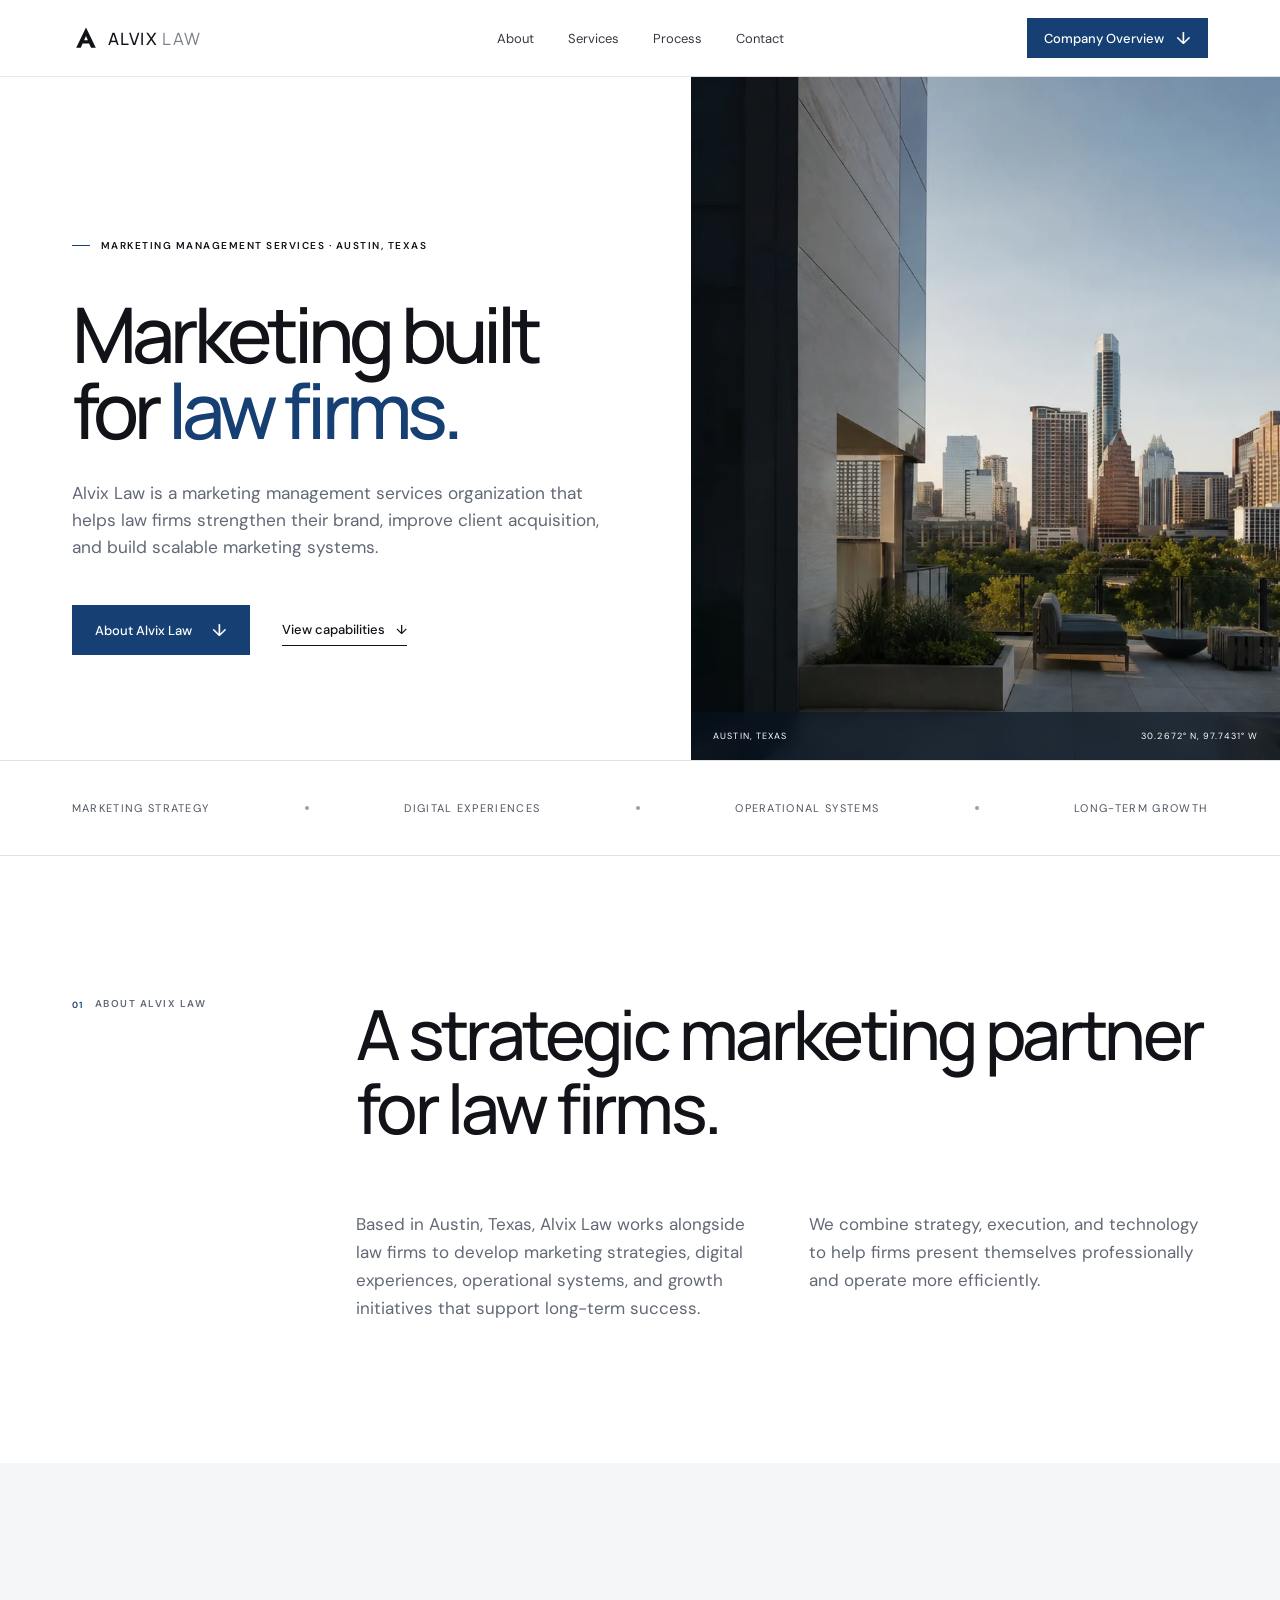
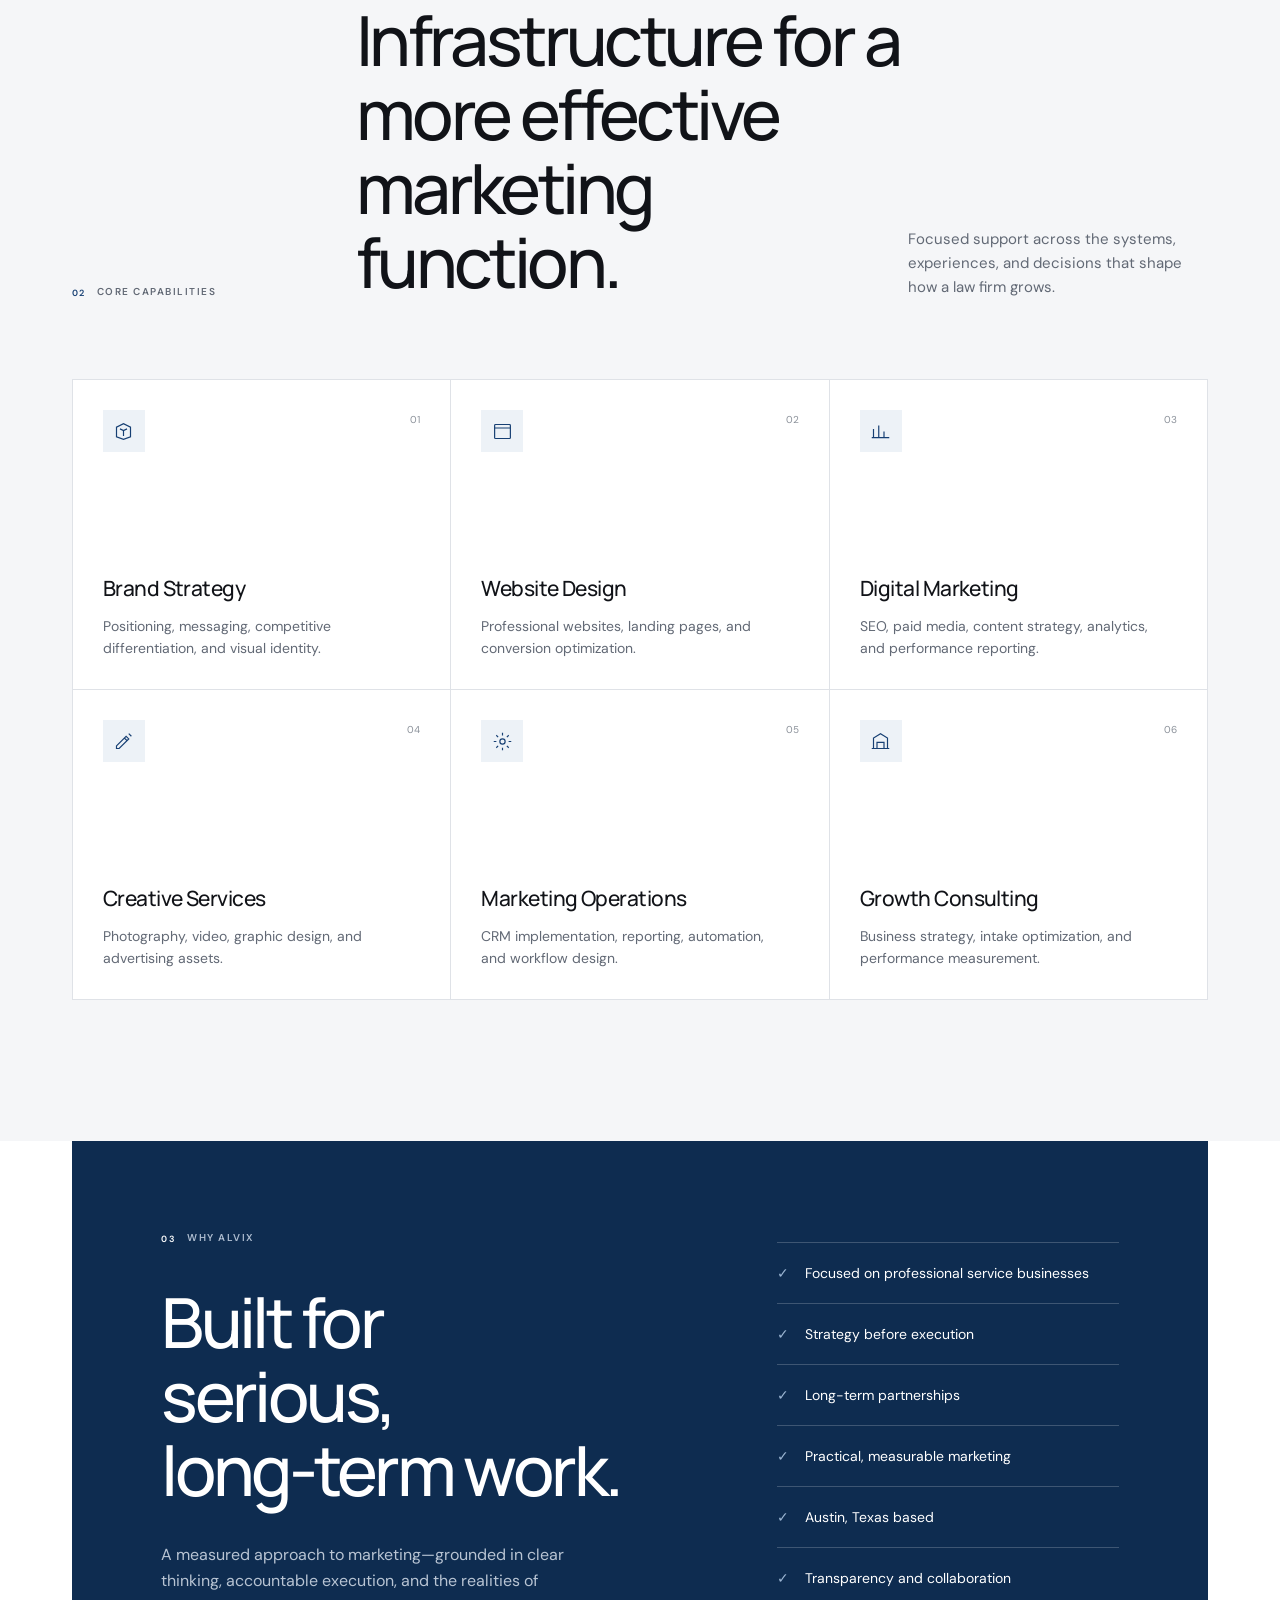
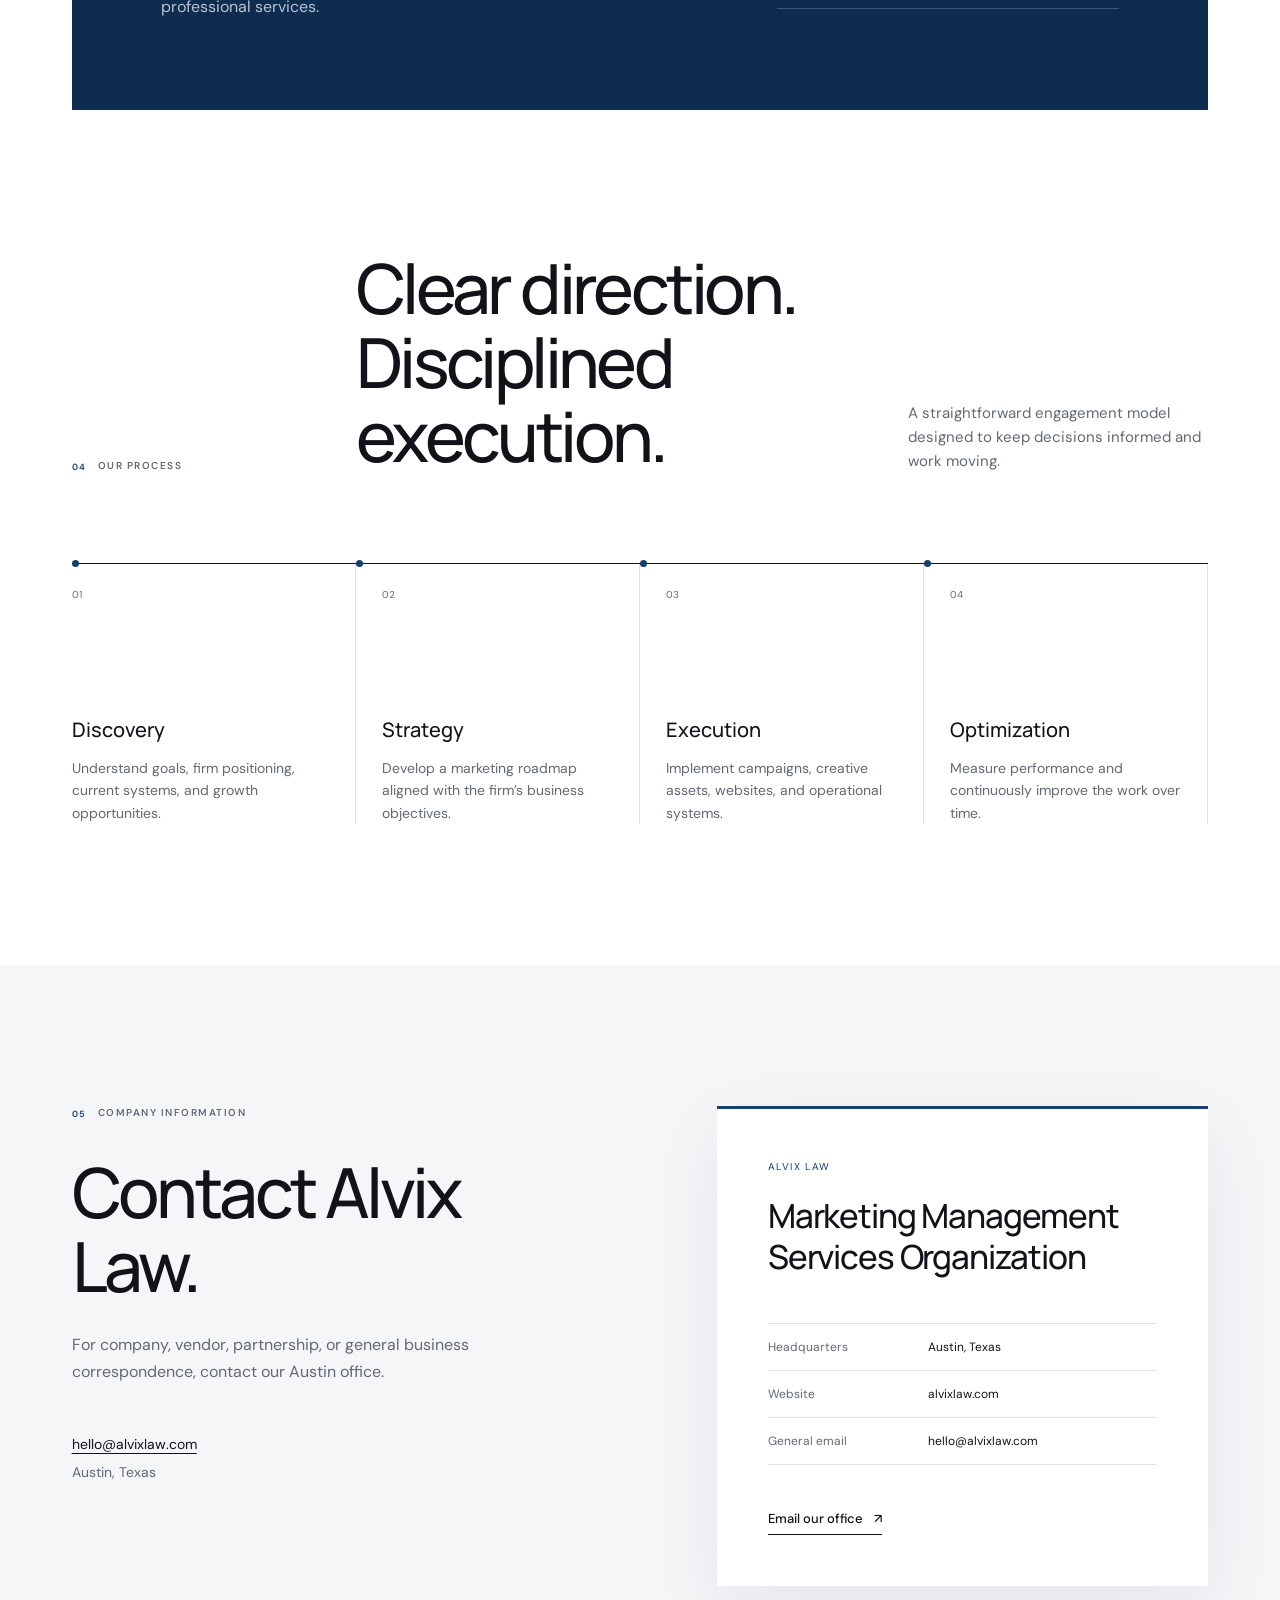
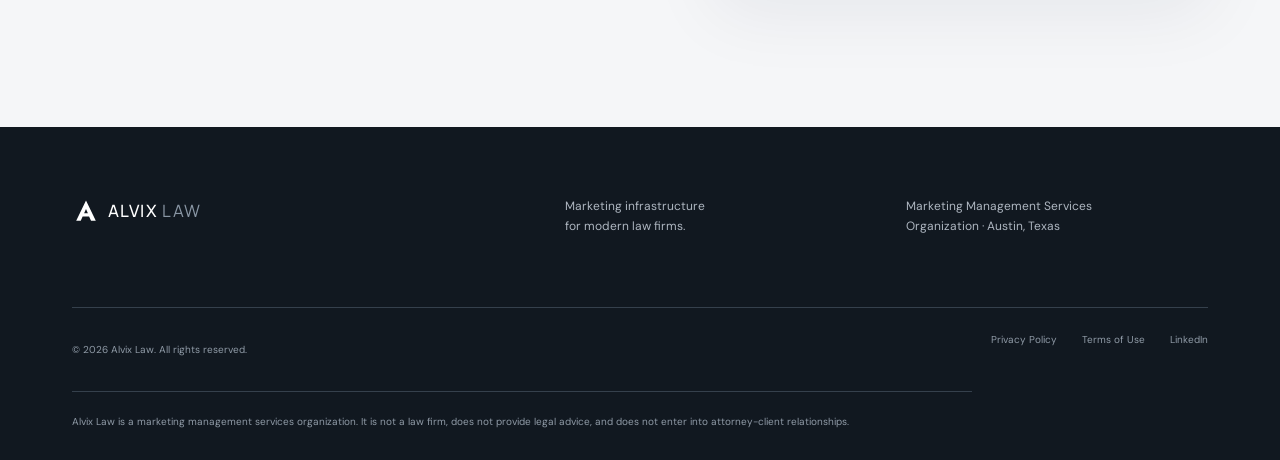
==== commit a0f697b8: "Refine corporate calls to action" ====
--- a/index.html
+++ b/index.html
@@ -3,21 +3,37 @@
   <head>
     <meta charset="UTF-8" />
     <meta name="viewport" content="width=device-width, initial-scale=1.0" />
-    <meta name="description" content="Alvix Law is an Austin-based marketing management services organization helping law firms strengthen their brand, improve client acquisition, and build scalable marketing systems." />
+    <meta
+      name="description"
+      content="Alvix Law is an Austin-based marketing management services organization helping law firms strengthen their brand, improve client acquisition, and build scalable marketing systems."
+    />
+    <link rel="canonical" href="https://alvixlaw.com/" />
     <meta name="theme-color" content="#ffffff" />
     <title>Alvix Law | Marketing Infrastructure for Modern Law Firms</title>
     <link rel="icon" href="favicon.svg" type="image/svg+xml" />
     <link rel="preconnect" href="https://fonts.googleapis.com" />
     <link rel="preconnect" href="https://fonts.gstatic.com" crossorigin />
-    <link href="https://fonts.googleapis.com/css2?family=DM+Sans:wght@400;500;600&family=Manrope:wght@400;500;600&display=swap" rel="stylesheet" />
-    <link rel="preload" as="image" href="assets/austin-skyline.webp" type="image/webp" />
+    <link
+      href="https://fonts.googleapis.com/css2?family=DM+Sans:wght@400;500;600&family=Manrope:wght@400;500;600&display=swap"
+      rel="stylesheet"
+    />
+    <link
+      rel="preload"
+      as="image"
+      href="assets/austin-skyline.webp"
+      type="image/webp"
+    />
     <link rel="stylesheet" href="styles.css" />
   </head>
   <body>
     <header class="site-header">
       <div class="header-inner">
         <a class="brand" href="#top" aria-label="Alvix Law home">
-          <svg viewBox="0 0 40 40" aria-hidden="true"><path d="M20 5 34 34h-6.8l-2.8-6H15.2l-2.7 6H6L20 5Zm0 12.2-2.7 6h5.4l-2.7-6Z"/></svg>
+          <svg viewBox="0 0 40 40" aria-hidden="true">
+            <path
+              d="M20 5 34 34h-6.8l-2.8-6H15.2l-2.7 6H6L20 5Zm0 12.2-2.7 6h5.4l-2.7-6Z"
+            />
+          </svg>
           <span>ALVIX <b>LAW</b></span>
         </a>
         <nav aria-label="Primary navigation">
@@ -26,72 +42,170 @@
           <a href="#process">Process</a>
           <a href="#contact">Contact</a>
         </nav>
-        <a class="button button-small" href="#contact">Schedule a Call <span>↗</span></a>
-        <button class="menu-toggle" aria-label="Open menu" aria-expanded="false"><span></span><span></span></button>
+        <a class="button button-small" href="#about"
+          >Company Overview <span>↓</span></a
+        >
+        <button
+          class="menu-toggle"
+          aria-label="Open menu"
+          aria-expanded="false"
+        >
+          <span></span><span></span>
+        </button>
       </div>
     </header>
 
     <main id="top">
       <section class="hero">
         <div class="hero-copy">
-          <p class="eyebrow"><span></span> Marketing management services · Austin, Texas</p>
+          <p class="eyebrow">
+            <span></span> Marketing management services · Austin, Texas
+          </p>
           <h1>Marketing built<br />for <em>law firms.</em></h1>
-          <p class="hero-lede">Alvix Law is a marketing management services organization that helps law firms strengthen their brand, improve client acquisition, and build scalable marketing systems.</p>
+          <p class="hero-lede">
+            Alvix Law is a marketing management services organization that helps
+            law firms strengthen their brand, improve client acquisition, and
+            build scalable marketing systems.
+          </p>
           <div class="hero-actions">
-            <a class="button" href="#contact">Schedule a Call <span>↗</span></a>
-            <a class="text-link" href="#about">Learn more <span>↓</span></a>
-          </div>
-        </div>
-        <div class="hero-image" role="img" aria-label="Austin skyline viewed from a modern office terrace">
-          <div class="image-caption"><span>Austin, Texas</span><span>30.2672° N, 97.7431° W</span></div>
+            <a class="button" href="#about">About Alvix Law <span>↓</span></a>
+            <a class="text-link" href="#services"
+              >View capabilities <span>↓</span></a
+            >
+          </div>
+        </div>
+        <div
+          class="hero-image"
+          role="img"
+          aria-label="Austin skyline viewed from a modern office terrace"
+        >
+          <div class="image-caption">
+            <span>Austin, Texas</span><span>30.2672° N, 97.7431° W</span>
+          </div>
         </div>
       </section>
 
       <section class="trust-bar" aria-label="Company description">
-        <p>Marketing strategy</p><i></i><p>Digital experiences</p><i></i><p>Operational systems</p><i></i><p>Long-term growth</p>
+        <p>Marketing strategy</p>
+        <i></i>
+        <p>Digital experiences</p>
+        <i></i>
+        <p>Operational systems</p>
+        <i></i>
+        <p>Long-term growth</p>
       </section>
 
       <section class="about section" id="about">
-        <div class="section-kicker"><span>01</span><p>About Alvix Law</p></div>
+        <div class="section-kicker">
+          <span>01</span>
+          <p>About Alvix Law</p>
+        </div>
         <div class="about-content">
           <h2>A strategic marketing partner for law firms.</h2>
           <div class="about-copy">
-            <p>Based in Austin, Texas, Alvix Law works alongside law firms to develop marketing strategies, digital experiences, operational systems, and growth initiatives that support long-term success.</p>
-            <p>We combine strategy, execution, and technology to help firms present themselves professionally and operate more efficiently.</p>
+            <p>
+              Based in Austin, Texas, Alvix Law works alongside law firms to
+              develop marketing strategies, digital experiences, operational
+              systems, and growth initiatives that support long-term success.
+            </p>
+            <p>
+              We combine strategy, execution, and technology to help firms
+              present themselves professionally and operate more efficiently.
+            </p>
           </div>
         </div>
       </section>
 
       <section class="services section" id="services">
         <div class="section-intro">
-          <div class="section-kicker"><span>02</span><p>Core capabilities</p></div>
+          <div class="section-kicker">
+            <span>02</span>
+            <p>Core capabilities</p>
+          </div>
           <h2>Infrastructure for a more effective marketing function.</h2>
-          <p>Focused support across the systems, experiences, and decisions that shape how a law firm grows.</p>
+          <p>
+            Focused support across the systems, experiences, and decisions that
+            shape how a law firm grows.
+          </p>
         </div>
         <div class="service-grid">
           <article>
-            <div class="service-icon"><svg viewBox="0 0 24 24"><path d="M4 18V7l8-4 8 4v11l-8 3-8-3Z"/><path d="m8 9 4 2 4-2M12 11v6"/></svg></div>
-            <span>01</span><h3>Brand Strategy</h3><p>Positioning, messaging, competitive differentiation, and visual identity.</p>
-          </article>
-          <article>
-            <div class="service-icon"><svg viewBox="0 0 24 24"><rect x="3" y="4" width="18" height="16" rx="1"/><path d="M3 8h18M7 6h.01M10 6h.01"/></svg></div>
-            <span>02</span><h3>Website Design</h3><p>Professional websites, landing pages, and conversion optimization.</p>
-          </article>
-          <article>
-            <div class="service-icon"><svg viewBox="0 0 24 24"><path d="M4 19V9M10 19V5M16 19v-7M22 19H2"/></svg></div>
-            <span>03</span><h3>Digital Marketing</h3><p>SEO, paid media, content strategy, analytics, and performance reporting.</p>
-          </article>
-          <article>
-            <div class="service-icon"><svg viewBox="0 0 24 24"><path d="M4 17 15 6l3 3L7 20H4v-3ZM13 8l3 3M18 3l3 3"/></svg></div>
-            <span>04</span><h3>Creative Services</h3><p>Photography, video, graphic design, and advertising assets.</p>
-          </article>
-          <article>
-            <div class="service-icon"><svg viewBox="0 0 24 24"><circle cx="12" cy="12" r="3"/><path d="M12 2v3M12 19v3M4.9 4.9 7 7M17 17l2.1 2.1M2 12h3M19 12h3M4.9 19.1 7 17M17 7l2.1-2.1"/></svg></div>
-            <span>05</span><h3>Marketing Operations</h3><p>CRM implementation, reporting, automation, and workflow design.</p>
-          </article>
-          <article>
-            <div class="service-icon"><svg viewBox="0 0 24 24"><path d="M4 20V8l8-5 8 5v12M8 20v-7h8v7M2 20h20"/></svg></div>
-            <span>06</span><h3>Growth Consulting</h3><p>Business strategy, intake optimization, and performance measurement.</p>
+            <div class="service-icon">
+              <svg viewBox="0 0 24 24">
+                <path d="M4 18V7l8-4 8 4v11l-8 3-8-3Z" />
+                <path d="m8 9 4 2 4-2M12 11v6" />
+              </svg>
+            </div>
+            <span>01</span>
+            <h3>Brand Strategy</h3>
+            <p>
+              Positioning, messaging, competitive differentiation, and visual
+              identity.
+            </p>
+          </article>
+          <article>
+            <div class="service-icon">
+              <svg viewBox="0 0 24 24">
+                <rect x="3" y="4" width="18" height="16" rx="1" />
+                <path d="M3 8h18M7 6h.01M10 6h.01" />
+              </svg>
+            </div>
+            <span>02</span>
+            <h3>Website Design</h3>
+            <p>
+              Professional websites, landing pages, and conversion optimization.
+            </p>
+          </article>
+          <article>
+            <div class="service-icon">
+              <svg viewBox="0 0 24 24">
+                <path d="M4 19V9M10 19V5M16 19v-7M22 19H2" />
+              </svg>
+            </div>
+            <span>03</span>
+            <h3>Digital Marketing</h3>
+            <p>
+              SEO, paid media, content strategy, analytics, and performance
+              reporting.
+            </p>
+          </article>
+          <article>
+            <div class="service-icon">
+              <svg viewBox="0 0 24 24">
+                <path d="M4 17 15 6l3 3L7 20H4v-3ZM13 8l3 3M18 3l3 3" />
+              </svg>
+            </div>
+            <span>04</span>
+            <h3>Creative Services</h3>
+            <p>Photography, video, graphic design, and advertising assets.</p>
+          </article>
+          <article>
+            <div class="service-icon">
+              <svg viewBox="0 0 24 24">
+                <circle cx="12" cy="12" r="3" />
+                <path
+                  d="M12 2v3M12 19v3M4.9 4.9 7 7M17 17l2.1 2.1M2 12h3M19 12h3M4.9 19.1 7 17M17 7l2.1-2.1"
+                />
+              </svg>
+            </div>
+            <span>05</span>
+            <h3>Marketing Operations</h3>
+            <p>
+              CRM implementation, reporting, automation, and workflow design.
+            </p>
+          </article>
+          <article>
+            <div class="service-icon">
+              <svg viewBox="0 0 24 24">
+                <path d="M4 20V8l8-5 8 5v12M8 20v-7h8v7M2 20h20" />
+              </svg>
+            </div>
+            <span>06</span>
+            <h3>Growth Consulting</h3>
+            <p>
+              Business strategy, intake optimization, and performance
+              measurement.
+            </p>
           </article>
         </div>
       </section>
@@ -99,9 +213,15 @@
       <section class="why section">
         <div class="why-panel">
           <div>
-            <div class="section-kicker light"><span>03</span><p>Why Alvix</p></div>
+            <div class="section-kicker light">
+              <span>03</span>
+              <p>Why Alvix</p>
+            </div>
             <h2>Built for serious,<br />long-term work.</h2>
-            <p class="why-lede">A measured approach to marketing—grounded in clear thinking, accountable execution, and the realities of professional services.</p>
+            <p class="why-lede">
+              A measured approach to marketing—grounded in clear thinking,
+              accountable execution, and the realities of professional services.
+            </p>
           </div>
           <ul>
             <li><span>✓</span> Focused on professional service businesses</li>
@@ -116,47 +236,128 @@
 
       <section class="process section" id="process">
         <div class="section-intro process-heading">
-          <div class="section-kicker"><span>04</span><p>Our process</p></div>
+          <div class="section-kicker">
+            <span>04</span>
+            <p>Our process</p>
+          </div>
           <h2>Clear direction.<br />Disciplined execution.</h2>
-          <p>A straightforward engagement model designed to keep decisions informed and work moving.</p>
+          <p>
+            A straightforward engagement model designed to keep decisions
+            informed and work moving.
+          </p>
         </div>
         <div class="timeline">
-          <article><span>01</span><div><h3>Discovery</h3><p>Understand goals, firm positioning, current systems, and growth opportunities.</p></div></article>
-          <article><span>02</span><div><h3>Strategy</h3><p>Develop a marketing roadmap aligned with the firm’s business objectives.</p></div></article>
-          <article><span>03</span><div><h3>Execution</h3><p>Implement campaigns, creative assets, websites, and operational systems.</p></div></article>
-          <article><span>04</span><div><h3>Optimization</h3><p>Measure performance and continuously improve the work over time.</p></div></article>
+          <article>
+            <span>01</span>
+            <div>
+              <h3>Discovery</h3>
+              <p>
+                Understand goals, firm positioning, current systems, and growth
+                opportunities.
+              </p>
+            </div>
+          </article>
+          <article>
+            <span>02</span>
+            <div>
+              <h3>Strategy</h3>
+              <p>
+                Develop a marketing roadmap aligned with the firm’s business
+                objectives.
+              </p>
+            </div>
+          </article>
+          <article>
+            <span>03</span>
+            <div>
+              <h3>Execution</h3>
+              <p>
+                Implement campaigns, creative assets, websites, and operational
+                systems.
+              </p>
+            </div>
+          </article>
+          <article>
+            <span>04</span>
+            <div>
+              <h3>Optimization</h3>
+              <p>
+                Measure performance and continuously improve the work over time.
+              </p>
+            </div>
+          </article>
         </div>
       </section>
 
       <section class="contact section" id="contact">
         <div class="contact-copy">
-          <div class="section-kicker"><span>05</span><p>Start a conversation</p></div>
-          <h2>Let’s build something meaningful.</h2>
-          <p>Tell us about your firm and what you’re working toward. We’ll respond with a practical next step.</p>
-          <div class="contact-details"><a href="mailto:hello@alvixlaw.co">hello@alvixlaw.co</a><span>Austin, Texas</span></div>
-        </div>
-        <form id="contact-form">
-          <div class="field-row"><label>First name<input type="text" name="firstName" autocomplete="given-name" required /></label><label>Last name<input type="text" name="lastName" autocomplete="family-name" required /></label></div>
-          <label>Work email<input type="email" name="email" autocomplete="email" required /></label>
-          <label>Law firm / organization<input type="text" name="organization" autocomplete="organization" required /></label>
-          <label>How can we help?<textarea name="message" rows="4" required></textarea></label>
-          <button class="button" type="submit">Send inquiry <span>↗</span></button>
-          <p class="form-note" aria-live="polite">We’ll open your email client to send this inquiry securely.</p>
-        </form>
+          <div class="section-kicker">
+            <span>05</span>
+            <p>Company information</p>
+          </div>
+          <h2>Contact Alvix Law.</h2>
+          <p>
+            For company, vendor, partnership, or general business
+            correspondence, contact our Austin office.
+          </p>
+          <div class="contact-details">
+            <a href="mailto:hello@alvixlaw.com">hello@alvixlaw.com</a
+            ><span>Austin, Texas</span>
+          </div>
+        </div>
+        <div class="contact-card">
+          <p class="contact-card-label">Alvix Law</p>
+          <h3>Marketing Management Services Organization</h3>
+          <dl>
+            <div>
+              <dt>Headquarters</dt>
+              <dd>Austin, Texas</dd>
+            </div>
+            <div>
+              <dt>Website</dt>
+              <dd><a href="https://alvixlaw.com">alvixlaw.com</a></dd>
+            </div>
+            <div>
+              <dt>General email</dt>
+              <dd>
+                <a href="mailto:hello@alvixlaw.com">hello@alvixlaw.com</a>
+              </dd>
+            </div>
+          </dl>
+          <a class="text-link" href="mailto:hello@alvixlaw.com"
+            >Email our office <span>↗</span></a
+          >
+        </div>
       </section>
     </main>
 
     <footer>
       <div class="footer-top">
-        <a class="brand footer-brand" href="#top"><svg viewBox="0 0 40 40" aria-hidden="true"><path d="M20 5 34 34h-6.8l-2.8-6H15.2l-2.7 6H6L20 5Zm0 12.2-2.7 6h5.4l-2.7-6Z"/></svg><span>ALVIX <b>LAW</b></span></a>
+        <a class="brand footer-brand" href="#top"
+          ><svg viewBox="0 0 40 40" aria-hidden="true">
+            <path
+              d="M20 5 34 34h-6.8l-2.8-6H15.2l-2.7 6H6L20 5Zm0 12.2-2.7 6h5.4l-2.7-6Z"
+            /></svg
+          ><span>ALVIX <b>LAW</b></span></a
+        >
         <p>Marketing infrastructure<br />for modern law firms.</p>
         <p>Marketing Management Services<br />Organization · Austin, Texas</p>
       </div>
       <div class="footer-bottom">
         <p>© 2026 Alvix Law. All rights reserved.</p>
-        <div><a href="privacy.html">Privacy Policy</a><a href="terms.html">Terms of Use</a><a href="https://www.linkedin.com" target="_blank" rel="noreferrer">LinkedIn</a></div>
+        <div>
+          <a href="privacy.html">Privacy Policy</a
+          ><a href="terms.html">Terms of Use</a
+          ><a href="https://www.linkedin.com" target="_blank" rel="noreferrer"
+            >LinkedIn</a
+          >
+        </div>
       </div>
-      <p class="disclosure">Alvix Law is a marketing management services organization. It is not a law firm, does not provide legal advice, and does not enter into attorney-client relationships.</p>
+      <p class="disclosure">
+        Alvix Law is a marketing management services organization. It is not a
+        law firm, does not provide legal advice, and does not enter into
+        attorney-client relationships.
+      </p>
     </footer>
     <script src="script.js"></script>
   </body>
--- a/styles.css
+++ b/styles.css
@@ -1,2 +1,798 @@
-:root{--ink:#111318;--muted:#626975;--line:#dfe2e7;--wash:#f5f6f8;--blue:#163f73;--blue2:#0e2c50;--white:#fff;--pad:clamp(24px,5.6vw,88px);--max:1440px}*{box-sizing:border-box}html{scroll-behavior:smooth}body{margin:0;color:var(--ink);background:#fff;font-family:"DM Sans",sans-serif;-webkit-font-smoothing:antialiased}a{color:inherit;text-decoration:none}button,input,textarea{font:inherit}.site-header{position:fixed;inset:0 0 auto;z-index:20;background:rgba(255,255,255,.92);backdrop-filter:blur(16px);border-bottom:1px solid rgba(17,19,24,.1)}.header-inner{height:76px;max-width:var(--max);margin:auto;padding:0 var(--pad);display:grid;grid-template-columns:1fr auto 1fr;align-items:center}.brand{display:inline-flex;align-items:center;gap:8px;width:max-content;font:500 17px Manrope,sans-serif;letter-spacing:.075em}.brand b{font-weight:400;color:#7a8089}.brand svg{width:28px;fill:var(--ink)}nav{display:flex;gap:34px}nav a{font-size:13px;color:#343941;transition:color .2s}nav a:hover{color:var(--blue)}.button{display:inline-flex;justify-content:center;align-items:center;gap:20px;width:max-content;min-height:50px;padding:0 22px;background:var(--blue);color:#fff;border:1px solid var(--blue);font-size:13px;font-weight:500;cursor:pointer;transition:background .2s,transform .2s}.button:hover{background:var(--blue2);transform:translateY(-1px)}.button span{font-size:17px}.button-small{justify-self:end;min-height:40px;padding:0 16px;gap:12px}.menu-toggle{display:none;background:none;border:0;padding:10px 0}.hero{max-width:var(--max);min-height:760px;margin:auto;padding:76px 0 0;display:grid;grid-template-columns:1.08fr .92fr}.hero-copy{padding:clamp(90px,10vw,150px) var(--pad) 80px;display:flex;flex-direction:column;justify-content:center}.eyebrow,.section-kicker{display:flex;align-items:center;gap:11px;text-transform:uppercase;letter-spacing:.15em;font-size:10px;font-weight:600}.eyebrow span{width:18px;height:1px;background:var(--blue)}.hero h1{font:500 clamp(58px,6vw,96px)/.99 Manrope,sans-serif;letter-spacing:-.064em;margin:34px 0 32px;max-width:790px}.hero h1 em{font-style:normal;color:var(--blue)}.hero-lede{max-width:640px;color:var(--muted);font-size:clamp(17px,1.35vw,21px);line-height:1.58;margin:0}.hero-actions{display:flex;align-items:center;gap:32px;margin-top:44px}.text-link{font-size:13px;font-weight:500;border-bottom:1px solid var(--ink);padding:7px 0}.text-link span{margin-left:8px}.hero-image{background:linear-gradient(rgba(8,25,43,.04),rgba(8,25,43,.04)),url("assets/austin-skyline.webp") center/cover;position:relative;min-height:620px}.image-caption{position:absolute;bottom:0;left:0;right:0;padding:18px 22px;display:flex;justify-content:space-between;background:rgba(7,20,34,.62);color:#fff;font-size:9px;letter-spacing:.12em;text-transform:uppercase;backdrop-filter:blur(8px)}.trust-bar{max-width:var(--max);margin:auto;padding:0 var(--pad);min-height:96px;border-top:1px solid var(--line);border-bottom:1px solid var(--line);display:flex;align-items:center;justify-content:space-between;gap:22px}.trust-bar p{font-size:11px;text-transform:uppercase;letter-spacing:.12em;color:#505660;white-space:nowrap}.trust-bar i{width:4px;height:4px;border-radius:50%;background:#9aa0a9}.section{max-width:var(--max);margin:auto;padding:clamp(90px,11vw,165px) var(--pad)}.section-kicker{align-items:flex-start;color:var(--muted)}.section-kicker span{font-size:9px;color:var(--blue);padding-top:2px}.section-kicker p{margin:0}.about{display:grid;grid-template-columns:25% 1fr}.about-content h2,.section-intro h2,.why h2,.contact h2{font:500 clamp(42px,5.4vw,78px)/1.07 Manrope,sans-serif;letter-spacing:-.052em;margin:0}.about-copy{display:grid;grid-template-columns:1fr 1fr;gap:54px;margin-top:65px}.about-copy p{font-size:17px;line-height:1.65;margin:0;color:var(--muted)}.services{background:var(--wash);max-width:none}.services>*{max-width:calc(var(--max) - var(--pad)*2);margin-left:auto;margin-right:auto}.section-intro{display:grid;grid-template-columns:25% 1fr 300px;gap:0;align-items:end}.section-intro h2{max-width:780px}.section-intro>p{color:var(--muted);line-height:1.6;font-size:15px;margin:0}.service-grid{display:grid;grid-template-columns:repeat(3,1fr);border-top:1px solid var(--line);border-left:1px solid var(--line);margin-top:80px}.service-grid article{background:#fff;min-height:310px;padding:30px;position:relative;border-right:1px solid var(--line);border-bottom:1px solid var(--line);display:flex;flex-direction:column;transition:transform .25s,box-shadow .25s}.service-grid article:hover{transform:translateY(-4px);box-shadow:0 18px 50px rgba(20,35,55,.08);z-index:2}.service-grid article>span{position:absolute;top:33px;right:30px;color:#8a9099;font-size:10px}.service-icon{width:42px;height:42px;background:#edf2f7;display:grid;place-items:center;color:var(--blue)}.service-icon svg{width:21px;fill:none;stroke:currentColor;stroke-width:1.35}.service-grid h3{font:500 21px Manrope;margin:auto 0 13px;letter-spacing:-.025em}.service-grid p{font-size:14px;line-height:1.6;color:var(--muted);margin:0;max-width:310px}.why{padding-top:0;padding-bottom:0}.why-panel{background:var(--blue2);color:#fff;padding:clamp(55px,7vw,100px);display:grid;grid-template-columns:1.15fr .85fr;gap:12vw}.section-kicker.light{color:#aebdd0}.section-kicker.light span{color:#fff}.why h2{margin-top:40px}.why-lede{max-width:570px;color:#b8c4d3;font-size:16px;line-height:1.65;margin:35px 0 0}.why ul{list-style:none;margin:0;padding:0;border-top:1px solid rgba(255,255,255,.2);align-self:center}.why li{border-bottom:1px solid rgba(255,255,255,.2);padding:21px 0;display:flex;gap:16px;font-size:14px}.why li span{color:#9cb6d3}.process-heading{grid-template-columns:25% 1fr 300px}.timeline{display:grid;grid-template-columns:repeat(4,1fr);margin-top:90px;border-top:1px solid var(--ink)}.timeline article{min-height:260px;padding:24px 26px 0 0;display:flex;flex-direction:column;justify-content:space-between;border-right:1px solid var(--line);position:relative}.timeline article:before{content:"";position:absolute;top:-4px;left:0;width:7px;height:7px;background:var(--blue);border-radius:50%}.timeline article:not(:first-child){padding-left:26px}.timeline article>span{font-size:10px;color:var(--muted)}.timeline h3{font:500 20px Manrope;margin:0 0 14px}.timeline p{font-size:14px;line-height:1.6;color:var(--muted);max-width:250px;margin:0}.contact{background:var(--wash);max-width:none;display:grid;grid-template-columns:1fr 1fr;gap:12vw}.contact>*{max-width:630px}.contact-copy{margin-left:max(0px,calc((100vw - var(--max))/2))}.contact h2{margin:35px 0 30px}.contact-copy>p{font-size:16px;line-height:1.65;color:var(--muted);max-width:530px}.contact-details{display:flex;flex-direction:column;gap:10px;margin-top:50px;font-size:14px}.contact-details a{text-decoration:underline;text-underline-offset:4px}.contact-details span{color:var(--muted)}form{background:#fff;padding:clamp(28px,4vw,52px);box-shadow:0 24px 70px rgba(20,35,55,.07)}label{display:flex;flex-direction:column;gap:9px;font-size:11px;font-weight:500;color:#424852;margin-bottom:23px}.field-row{display:grid;grid-template-columns:1fr 1fr;gap:18px}.field-row label{margin-bottom:23px}input,textarea{width:100%;border:0;border-bottom:1px solid #cbd0d6;background:transparent;padding:10px 0 12px;color:var(--ink);outline:none;resize:vertical;border-radius:0}input:focus,textarea:focus{border-color:var(--blue)}form .button{margin-top:5px}.form-note{font-size:10px;color:#7a8089;margin:15px 0 0}footer{background:#111820;color:#fff;padding:70px max(var(--pad),calc((100vw - var(--max))/2 + var(--pad))) 30px}.footer-top{display:grid;grid-template-columns:1.5fr 1fr 1fr;align-items:start;gap:40px}.footer-brand svg{fill:#fff}.footer-brand b{color:#8996a4}.footer-top p{margin:0;color:#aeb6c0;font-size:12px;line-height:1.65}.footer-bottom{border-top:1px solid #35404c;margin-top:70px;padding-top:25px;display:flex;justify-content:space-between}.footer-bottom p,.footer-bottom a,.disclosure{font-size:10px;color:#909ba7}.footer-bottom div{display:flex;gap:25px}.disclosure{border-top:1px solid #35404c;margin:25px 0 0;padding-top:22px;line-height:1.6;max-width:900px}.legal-page{max-width:840px;margin:0 auto;padding:150px 30px 100px}.legal-page h1{font:500 55px Manrope;letter-spacing:-.045em}.legal-page h2{font:500 22px Manrope;margin-top:45px}.legal-page p,.legal-page li{color:var(--muted);line-height:1.7}.legal-back{font-size:13px;color:var(--blue)}.fade-up{opacity:0;transform:translateY(18px);transition:opacity .65s ease,transform .65s ease}.fade-up.visible{opacity:1;transform:none}@media(max-width:960px){.header-inner{grid-template-columns:1fr auto}.header-inner nav,.header-inner>.button{display:none}.menu-toggle{display:flex;flex-direction:column;gap:6px}.menu-toggle span{width:24px;height:1px;background:var(--ink);transition:transform .2s}.site-header.open .header-inner{height:100vh;align-items:flex-start;padding-top:24px;background:#fff}.site-header.open nav{display:flex;position:absolute;top:23%;left:var(--pad);flex-direction:column;gap:18px}.site-header.open nav a{font:500 40px Manrope;letter-spacing:-.04em}.site-header.open .header-inner>.button{display:flex;position:absolute;left:var(--pad);bottom:45px}.site-header.open .menu-toggle span:first-child{transform:translateY(3.5px) rotate(45deg)}.site-header.open .menu-toggle span:last-child{transform:translateY(-3.5px) rotate(-45deg)}.hero{grid-template-columns:1fr;min-height:auto}.hero-copy{padding-top:130px}.hero-image{min-height:520px}.about{grid-template-columns:1fr;gap:45px}.section-intro,.process-heading{grid-template-columns:1fr;gap:35px}.section-intro>p{max-width:500px}.service-grid{grid-template-columns:repeat(2,1fr)}.why-panel{grid-template-columns:1fr;gap:65px}.contact{gap:60px}.timeline{grid-template-columns:repeat(2,1fr);border-left:1px solid var(--line)}.timeline article{border-bottom:1px solid var(--line);padding:24px!important}.timeline article:before{left:-4px}.footer-top{grid-template-columns:1fr 1fr}.footer-top .footer-brand{grid-column:1/-1}}@media(max-width:680px){.header-inner{height:68px}.hero{padding-top:68px}.hero-copy{padding:85px var(--pad) 65px}.hero h1{font-size:clamp(50px,15vw,72px)}.hero-image{min-height:380px}.hero-actions{align-items:flex-start;flex-direction:column;gap:18px}.trust-bar{overflow:hidden;justify-content:flex-start;gap:20px}.trust-bar p:nth-of-type(n+3),.trust-bar i:nth-of-type(n+3){display:none}.about-copy{grid-template-columns:1fr;gap:22px;margin-top:40px}.service-grid{grid-template-columns:1fr;margin-top:55px}.service-grid article{min-height:260px}.why{padding-left:0;padding-right:0}.why-panel{padding:70px var(--pad)}.timeline{grid-template-columns:1fr;margin-top:55px}.timeline article{min-height:210px}.contact{grid-template-columns:1fr;padding-top:90px;padding-bottom:90px}.contact-copy{margin:0}.field-row{grid-template-columns:1fr;gap:0}.footer-top{grid-template-columns:1fr}.footer-top .footer-brand{grid-column:auto}.footer-bottom{align-items:flex-start;flex-direction:column;gap:20px}.footer-bottom div{flex-wrap:wrap}.image-caption span:last-child{display:none}}
-@media(prefers-reduced-motion:reduce){html{scroll-behavior:auto}*,*:before,*:after{animation:none!important;transition:none!important}.fade-up{opacity:1;transform:none}}
+:root {
+  --ink: #111318;
+  --muted: #626975;
+  --line: #dfe2e7;
+  --wash: #f5f6f8;
+  --blue: #163f73;
+  --blue2: #0e2c50;
+  --white: #fff;
+  --pad: clamp(24px, 5.6vw, 88px);
+  --max: 1440px;
+}
+* {
+  box-sizing: border-box;
+}
+html {
+  scroll-behavior: smooth;
+}
+body {
+  margin: 0;
+  color: var(--ink);
+  background: #fff;
+  font-family: "DM Sans", sans-serif;
+  -webkit-font-smoothing: antialiased;
+}
+a {
+  color: inherit;
+  text-decoration: none;
+}
+button,
+input,
+textarea {
+  font: inherit;
+}
+.site-header {
+  position: fixed;
+  inset: 0 0 auto;
+  z-index: 20;
+  background: rgba(255, 255, 255, 0.92);
+  backdrop-filter: blur(16px);
+  border-bottom: 1px solid rgba(17, 19, 24, 0.1);
+}
+.header-inner {
+  height: 76px;
+  max-width: var(--max);
+  margin: auto;
+  padding: 0 var(--pad);
+  display: grid;
+  grid-template-columns: 1fr auto 1fr;
+  align-items: center;
+}
+.brand {
+  display: inline-flex;
+  align-items: center;
+  gap: 8px;
+  width: max-content;
+  font:
+    500 17px Manrope,
+    sans-serif;
+  letter-spacing: 0.075em;
+}
+.brand b {
+  font-weight: 400;
+  color: #7a8089;
+}
+.brand svg {
+  width: 28px;
+  fill: var(--ink);
+}
+nav {
+  display: flex;
+  gap: 34px;
+}
+nav a {
+  font-size: 13px;
+  color: #343941;
+  transition: color 0.2s;
+}
+nav a:hover {
+  color: var(--blue);
+}
+.button {
+  display: inline-flex;
+  justify-content: center;
+  align-items: center;
+  gap: 20px;
+  width: max-content;
+  min-height: 50px;
+  padding: 0 22px;
+  background: var(--blue);
+  color: #fff;
+  border: 1px solid var(--blue);
+  font-size: 13px;
+  font-weight: 500;
+  cursor: pointer;
+  transition:
+    background 0.2s,
+    transform 0.2s;
+}
+.button:hover {
+  background: var(--blue2);
+  transform: translateY(-1px);
+}
+.button span {
+  font-size: 17px;
+}
+.button-small {
+  justify-self: end;
+  min-height: 40px;
+  padding: 0 16px;
+  gap: 12px;
+}
+.menu-toggle {
+  display: none;
+  background: none;
+  border: 0;
+  padding: 10px 0;
+}
+.hero {
+  max-width: var(--max);
+  min-height: 760px;
+  margin: auto;
+  padding: 76px 0 0;
+  display: grid;
+  grid-template-columns: 1.08fr 0.92fr;
+}
+.hero-copy {
+  padding: clamp(90px, 10vw, 150px) var(--pad) 80px;
+  display: flex;
+  flex-direction: column;
+  justify-content: center;
+}
+.eyebrow,
+.section-kicker {
+  display: flex;
+  align-items: center;
+  gap: 11px;
+  text-transform: uppercase;
+  letter-spacing: 0.15em;
+  font-size: 10px;
+  font-weight: 600;
+}
+.eyebrow span {
+  width: 18px;
+  height: 1px;
+  background: var(--blue);
+}
+.hero h1 {
+  font:
+    500 clamp(58px, 6vw, 96px) / 0.99 Manrope,
+    sans-serif;
+  letter-spacing: -0.064em;
+  margin: 34px 0 32px;
+  max-width: 790px;
+}
+.hero h1 em {
+  font-style: normal;
+  color: var(--blue);
+}
+.hero-lede {
+  max-width: 640px;
+  color: var(--muted);
+  font-size: clamp(17px, 1.35vw, 21px);
+  line-height: 1.58;
+  margin: 0;
+}
+.hero-actions {
+  display: flex;
+  align-items: center;
+  gap: 32px;
+  margin-top: 44px;
+}
+.text-link {
+  font-size: 13px;
+  font-weight: 500;
+  border-bottom: 1px solid var(--ink);
+  padding: 7px 0;
+}
+.text-link span {
+  margin-left: 8px;
+}
+.hero-image {
+  background:
+    linear-gradient(rgba(8, 25, 43, 0.04), rgba(8, 25, 43, 0.04)),
+    url("assets/austin-skyline.webp") center/cover;
+  position: relative;
+  min-height: 620px;
+}
+.image-caption {
+  position: absolute;
+  bottom: 0;
+  left: 0;
+  right: 0;
+  padding: 18px 22px;
+  display: flex;
+  justify-content: space-between;
+  background: rgba(7, 20, 34, 0.62);
+  color: #fff;
+  font-size: 9px;
+  letter-spacing: 0.12em;
+  text-transform: uppercase;
+  backdrop-filter: blur(8px);
+}
+.trust-bar {
+  max-width: var(--max);
+  margin: auto;
+  padding: 0 var(--pad);
+  min-height: 96px;
+  border-top: 1px solid var(--line);
+  border-bottom: 1px solid var(--line);
+  display: flex;
+  align-items: center;
+  justify-content: space-between;
+  gap: 22px;
+}
+.trust-bar p {
+  font-size: 11px;
+  text-transform: uppercase;
+  letter-spacing: 0.12em;
+  color: #505660;
+  white-space: nowrap;
+}
+.trust-bar i {
+  width: 4px;
+  height: 4px;
+  border-radius: 50%;
+  background: #9aa0a9;
+}
+.section {
+  max-width: var(--max);
+  margin: auto;
+  padding: clamp(90px, 11vw, 165px) var(--pad);
+}
+.section-kicker {
+  align-items: flex-start;
+  color: var(--muted);
+}
+.section-kicker span {
+  font-size: 9px;
+  color: var(--blue);
+  padding-top: 2px;
+}
+.section-kicker p {
+  margin: 0;
+}
+.about {
+  display: grid;
+  grid-template-columns: 25% 1fr;
+}
+.about-content h2,
+.section-intro h2,
+.why h2,
+.contact h2 {
+  font:
+    500 clamp(42px, 5.4vw, 78px) / 1.07 Manrope,
+    sans-serif;
+  letter-spacing: -0.052em;
+  margin: 0;
+}
+.about-copy {
+  display: grid;
+  grid-template-columns: 1fr 1fr;
+  gap: 54px;
+  margin-top: 65px;
+}
+.about-copy p {
+  font-size: 17px;
+  line-height: 1.65;
+  margin: 0;
+  color: var(--muted);
+}
+.services {
+  background: var(--wash);
+  max-width: none;
+}
+.services > * {
+  max-width: calc(var(--max) - var(--pad) * 2);
+  margin-left: auto;
+  margin-right: auto;
+}
+.section-intro {
+  display: grid;
+  grid-template-columns: 25% 1fr 300px;
+  gap: 0;
+  align-items: end;
+}
+.section-intro h2 {
+  max-width: 780px;
+}
+.section-intro > p {
+  color: var(--muted);
+  line-height: 1.6;
+  font-size: 15px;
+  margin: 0;
+}
+.service-grid {
+  display: grid;
+  grid-template-columns: repeat(3, 1fr);
+  border-top: 1px solid var(--line);
+  border-left: 1px solid var(--line);
+  margin-top: 80px;
+}
+.service-grid article {
+  background: #fff;
+  min-height: 310px;
+  padding: 30px;
+  position: relative;
+  border-right: 1px solid var(--line);
+  border-bottom: 1px solid var(--line);
+  display: flex;
+  flex-direction: column;
+  transition:
+    transform 0.25s,
+    box-shadow 0.25s;
+}
+.service-grid article:hover {
+  transform: translateY(-4px);
+  box-shadow: 0 18px 50px rgba(20, 35, 55, 0.08);
+  z-index: 2;
+}
+.service-grid article > span {
+  position: absolute;
+  top: 33px;
+  right: 30px;
+  color: #8a9099;
+  font-size: 10px;
+}
+.service-icon {
+  width: 42px;
+  height: 42px;
+  background: #edf2f7;
+  display: grid;
+  place-items: center;
+  color: var(--blue);
+}
+.service-icon svg {
+  width: 21px;
+  fill: none;
+  stroke: currentColor;
+  stroke-width: 1.35;
+}
+.service-grid h3 {
+  font: 500 21px Manrope;
+  margin: auto 0 13px;
+  letter-spacing: -0.025em;
+}
+.service-grid p {
+  font-size: 14px;
+  line-height: 1.6;
+  color: var(--muted);
+  margin: 0;
+  max-width: 310px;
+}
+.why {
+  padding-top: 0;
+  padding-bottom: 0;
+}
+.why-panel {
+  background: var(--blue2);
+  color: #fff;
+  padding: clamp(55px, 7vw, 100px);
+  display: grid;
+  grid-template-columns: 1.15fr 0.85fr;
+  gap: 12vw;
+}
+.section-kicker.light {
+  color: #aebdd0;
+}
+.section-kicker.light span {
+  color: #fff;
+}
+.why h2 {
+  margin-top: 40px;
+}
+.why-lede {
+  max-width: 570px;
+  color: #b8c4d3;
+  font-size: 16px;
+  line-height: 1.65;
+  margin: 35px 0 0;
+}
+.why ul {
+  list-style: none;
+  margin: 0;
+  padding: 0;
+  border-top: 1px solid rgba(255, 255, 255, 0.2);
+  align-self: center;
+}
+.why li {
+  border-bottom: 1px solid rgba(255, 255, 255, 0.2);
+  padding: 21px 0;
+  display: flex;
+  gap: 16px;
+  font-size: 14px;
+}
+.why li span {
+  color: #9cb6d3;
+}
+.process-heading {
+  grid-template-columns: 25% 1fr 300px;
+}
+.timeline {
+  display: grid;
+  grid-template-columns: repeat(4, 1fr);
+  margin-top: 90px;
+  border-top: 1px solid var(--ink);
+}
+.timeline article {
+  min-height: 260px;
+  padding: 24px 26px 0 0;
+  display: flex;
+  flex-direction: column;
+  justify-content: space-between;
+  border-right: 1px solid var(--line);
+  position: relative;
+}
+.timeline article:before {
+  content: "";
+  position: absolute;
+  top: -4px;
+  left: 0;
+  width: 7px;
+  height: 7px;
+  background: var(--blue);
+  border-radius: 50%;
+}
+.timeline article:not(:first-child) {
+  padding-left: 26px;
+}
+.timeline article > span {
+  font-size: 10px;
+  color: var(--muted);
+}
+.timeline h3 {
+  font: 500 20px Manrope;
+  margin: 0 0 14px;
+}
+.timeline p {
+  font-size: 14px;
+  line-height: 1.6;
+  color: var(--muted);
+  max-width: 250px;
+  margin: 0;
+}
+.contact {
+  background: var(--wash);
+  max-width: none;
+  display: grid;
+  grid-template-columns: 1fr 1fr;
+  gap: 12vw;
+}
+.contact > * {
+  max-width: 630px;
+}
+.contact-copy {
+  margin-left: max(0px, calc((100vw - var(--max)) / 2));
+}
+.contact h2 {
+  margin: 35px 0 30px;
+}
+.contact-copy > p {
+  font-size: 16px;
+  line-height: 1.65;
+  color: var(--muted);
+  max-width: 530px;
+}
+.contact-details {
+  display: flex;
+  flex-direction: column;
+  gap: 10px;
+  margin-top: 50px;
+  font-size: 14px;
+}
+.contact-details a {
+  text-decoration: underline;
+  text-underline-offset: 4px;
+}
+.contact-details span {
+  color: var(--muted);
+}
+.contact-card {
+  background: #fff;
+  padding: clamp(30px, 4vw, 52px);
+  border-top: 3px solid var(--blue);
+  box-shadow: 0 24px 70px rgba(20, 35, 55, 0.07);
+}
+.contact-card-label {
+  margin: 0 0 22px;
+  color: var(--blue);
+  font-size: 10px;
+  letter-spacing: 0.14em;
+  text-transform: uppercase;
+}
+.contact-card h3 {
+  max-width: 480px;
+  margin: 0 0 45px;
+  font: 500 clamp(24px, 2.6vw, 36px) / 1.25 Manrope, sans-serif;
+  letter-spacing: -0.035em;
+}
+.contact-card dl {
+  margin: 0 0 38px;
+}
+.contact-card dl > div {
+  display: grid;
+  grid-template-columns: 140px 1fr;
+  gap: 20px;
+  padding: 15px 0;
+  border-top: 1px solid var(--line);
+  font-size: 12px;
+}
+.contact-card dl > div:last-child {
+  border-bottom: 1px solid var(--line);
+}
+.contact-card dt {
+  color: var(--muted);
+}
+.contact-card dd {
+  margin: 0;
+}
+.contact-card .text-link {
+  display: inline-block;
+}
+footer {
+  background: #111820;
+  color: #fff;
+  padding: 70px max(var(--pad), calc((100vw - var(--max)) / 2 + var(--pad)))
+    30px;
+}
+.footer-top {
+  display: grid;
+  grid-template-columns: 1.5fr 1fr 1fr;
+  align-items: start;
+  gap: 40px;
+}
+.footer-brand svg {
+  fill: #fff;
+}
+.footer-brand b {
+  color: #8996a4;
+}
+.footer-top p {
+  margin: 0;
+  color: #aeb6c0;
+  font-size: 12px;
+  line-height: 1.65;
+}
+.footer-bottom {
+  border-top: 1px solid #35404c;
+  margin-top: 70px;
+  padding-top: 25px;
+  display: flex;
+  justify-content: space-between;
+}
+.footer-bottom p,
+.footer-bottom a,
+.disclosure {
+  font-size: 10px;
+  color: #909ba7;
+}
+.footer-bottom div {
+  display: flex;
+  gap: 25px;
+}
+.disclosure {
+  border-top: 1px solid #35404c;
+  margin: 25px 0 0;
+  padding-top: 22px;
+  line-height: 1.6;
+  max-width: 900px;
+}
+.legal-page {
+  max-width: 840px;
+  margin: 0 auto;
+  padding: 150px 30px 100px;
+}
+.legal-page h1 {
+  font: 500 55px Manrope;
+  letter-spacing: -0.045em;
+}
+.legal-page h2 {
+  font: 500 22px Manrope;
+  margin-top: 45px;
+}
+.legal-page p,
+.legal-page li {
+  color: var(--muted);
+  line-height: 1.7;
+}
+.legal-back {
+  font-size: 13px;
+  color: var(--blue);
+}
+.fade-up {
+  opacity: 0;
+  transform: translateY(18px);
+  transition:
+    opacity 0.65s ease,
+    transform 0.65s ease;
+}
+.fade-up.visible {
+  opacity: 1;
+  transform: none;
+}
+@media (max-width: 960px) {
+  .header-inner {
+    grid-template-columns: 1fr auto;
+  }
+  .header-inner nav,
+  .header-inner > .button {
+    display: none;
+  }
+  .menu-toggle {
+    display: flex;
+    flex-direction: column;
+    gap: 6px;
+  }
+  .menu-toggle span {
+    width: 24px;
+    height: 1px;
+    background: var(--ink);
+    transition: transform 0.2s;
+  }
+  .site-header.open .header-inner {
+    height: 100vh;
+    align-items: flex-start;
+    padding-top: 24px;
+    background: #fff;
+  }
+  .site-header.open nav {
+    display: flex;
+    position: absolute;
+    top: 23%;
+    left: var(--pad);
+    flex-direction: column;
+    gap: 18px;
+  }
+  .site-header.open nav a {
+    font: 500 40px Manrope;
+    letter-spacing: -0.04em;
+  }
+  .site-header.open .header-inner > .button {
+    display: flex;
+    position: absolute;
+    left: var(--pad);
+    bottom: 45px;
+  }
+  .site-header.open .menu-toggle span:first-child {
+    transform: translateY(3.5px) rotate(45deg);
+  }
+  .site-header.open .menu-toggle span:last-child {
+    transform: translateY(-3.5px) rotate(-45deg);
+  }
+  .hero {
+    grid-template-columns: 1fr;
+    min-height: auto;
+  }
+  .hero-copy {
+    padding-top: 130px;
+  }
+  .hero-image {
+    min-height: 520px;
+  }
+  .about {
+    grid-template-columns: 1fr;
+    gap: 45px;
+  }
+  .section-intro,
+  .process-heading {
+    grid-template-columns: 1fr;
+    gap: 35px;
+  }
+  .section-intro > p {
+    max-width: 500px;
+  }
+  .service-grid {
+    grid-template-columns: repeat(2, 1fr);
+  }
+  .why-panel {
+    grid-template-columns: 1fr;
+    gap: 65px;
+  }
+  .contact {
+    gap: 60px;
+  }
+  .timeline {
+    grid-template-columns: repeat(2, 1fr);
+    border-left: 1px solid var(--line);
+  }
+  .timeline article {
+    border-bottom: 1px solid var(--line);
+    padding: 24px !important;
+  }
+  .timeline article:before {
+    left: -4px;
+  }
+  .footer-top {
+    grid-template-columns: 1fr 1fr;
+  }
+  .footer-top .footer-brand {
+    grid-column: 1/-1;
+  }
+}
+@media (max-width: 680px) {
+  .header-inner {
+    height: 68px;
+  }
+  .hero {
+    padding-top: 68px;
+  }
+  .hero-copy {
+    padding: 85px var(--pad) 65px;
+  }
+  .hero h1 {
+    font-size: clamp(50px, 15vw, 72px);
+  }
+  .hero-image {
+    min-height: 380px;
+  }
+  .hero-actions {
+    align-items: flex-start;
+    flex-direction: column;
+    gap: 18px;
+  }
+  .trust-bar {
+    overflow: hidden;
+    justify-content: flex-start;
+    gap: 20px;
+  }
+  .trust-bar p:nth-of-type(n + 3),
+  .trust-bar i:nth-of-type(n + 3) {
+    display: none;
+  }
+  .about-copy {
+    grid-template-columns: 1fr;
+    gap: 22px;
+    margin-top: 40px;
+  }
+  .service-grid {
+    grid-template-columns: 1fr;
+    margin-top: 55px;
+  }
+  .service-grid article {
+    min-height: 260px;
+  }
+  .why {
+    padding-left: 0;
+    padding-right: 0;
+  }
+  .why-panel {
+    padding: 70px var(--pad);
+  }
+  .timeline {
+    grid-template-columns: 1fr;
+    margin-top: 55px;
+  }
+  .timeline article {
+    min-height: 210px;
+  }
+  .contact {
+    grid-template-columns: 1fr;
+    padding-top: 90px;
+    padding-bottom: 90px;
+  }
+  .contact-copy {
+    margin: 0;
+  }
+  .footer-top {
+    grid-template-columns: 1fr;
+  }
+  .footer-top .footer-brand {
+    grid-column: auto;
+  }
+  .footer-bottom {
+    align-items: flex-start;
+    flex-direction: column;
+    gap: 20px;
+  }
+  .footer-bottom div {
+    flex-wrap: wrap;
+  }
+  .image-caption span:last-child {
+    display: none;
+  }
+}
+@media (prefers-reduced-motion: reduce) {
+  html {
+    scroll-behavior: auto;
+  }
+  *,
+  *:before,
+  *:after {
+    animation: none !important;
+    transition: none !important;
+  }
+  .fade-up {
+    opacity: 1;
+    transform: none;
+  }
+}
